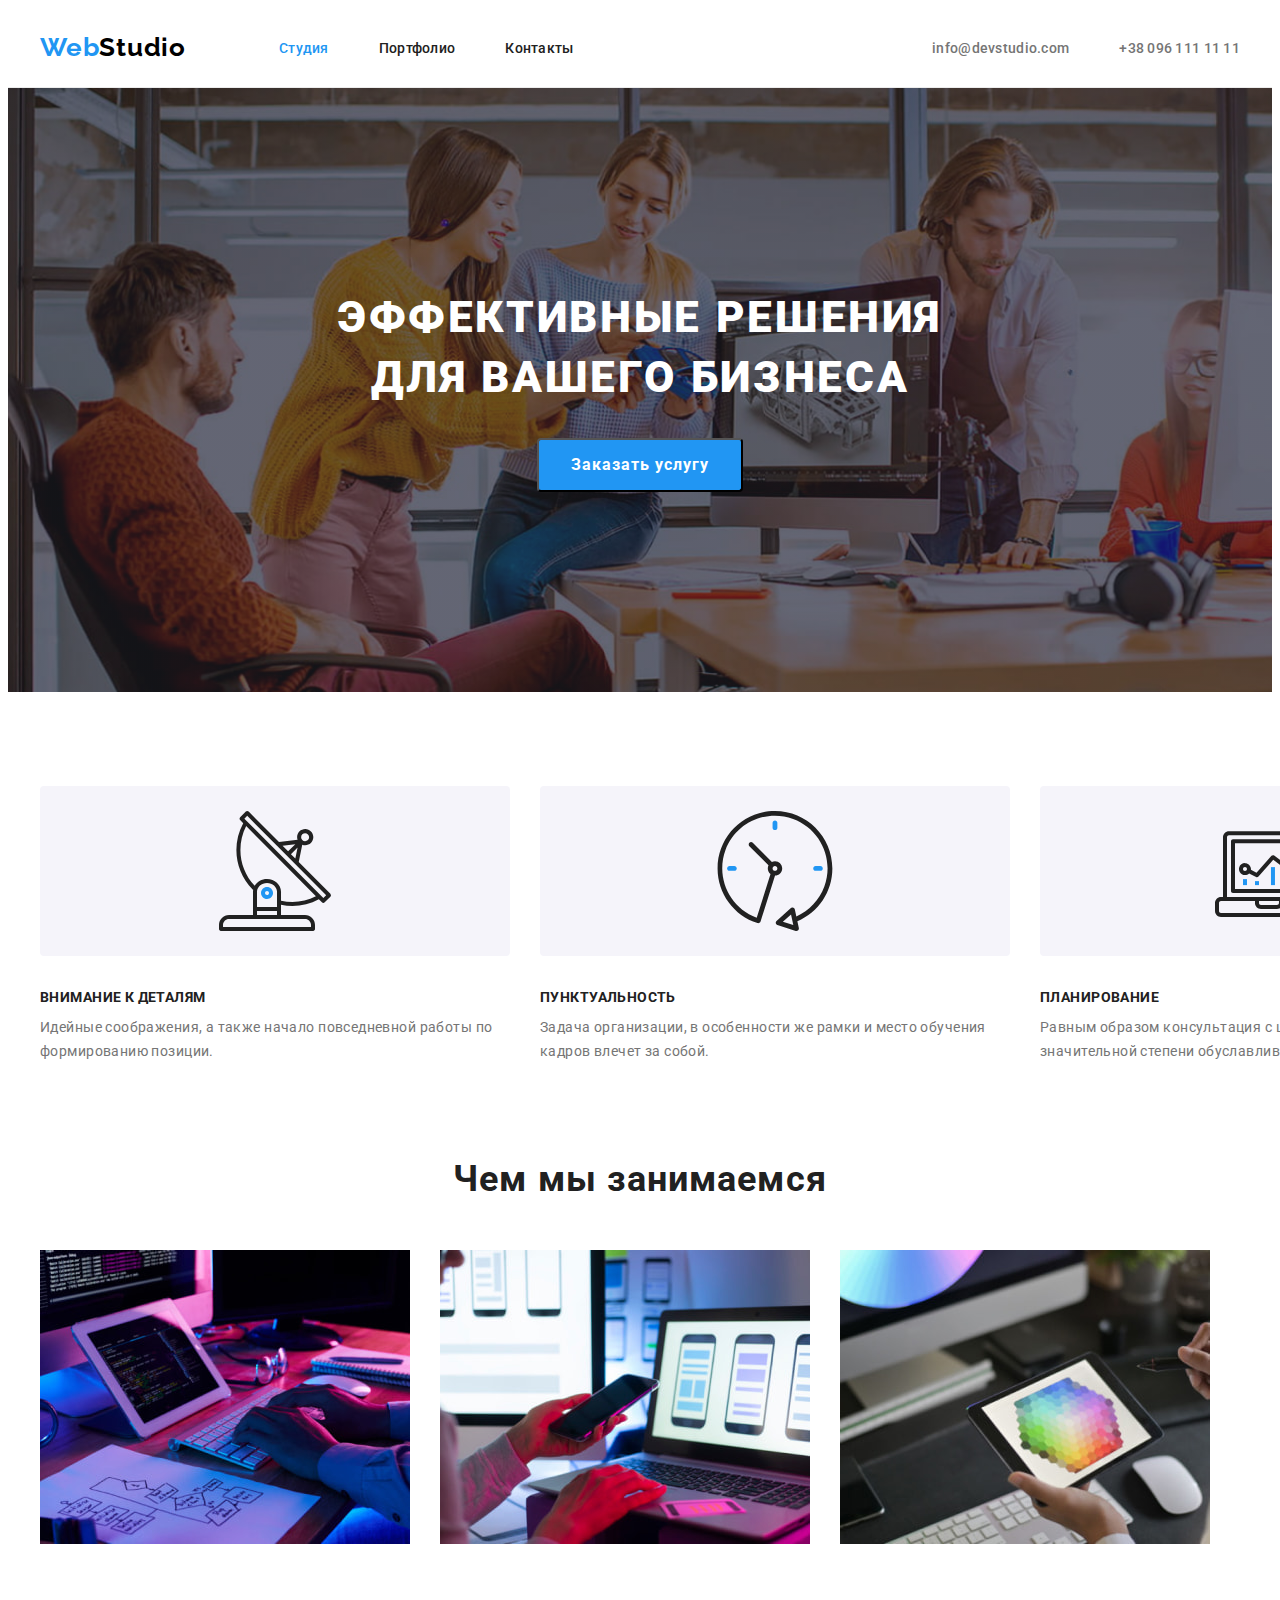
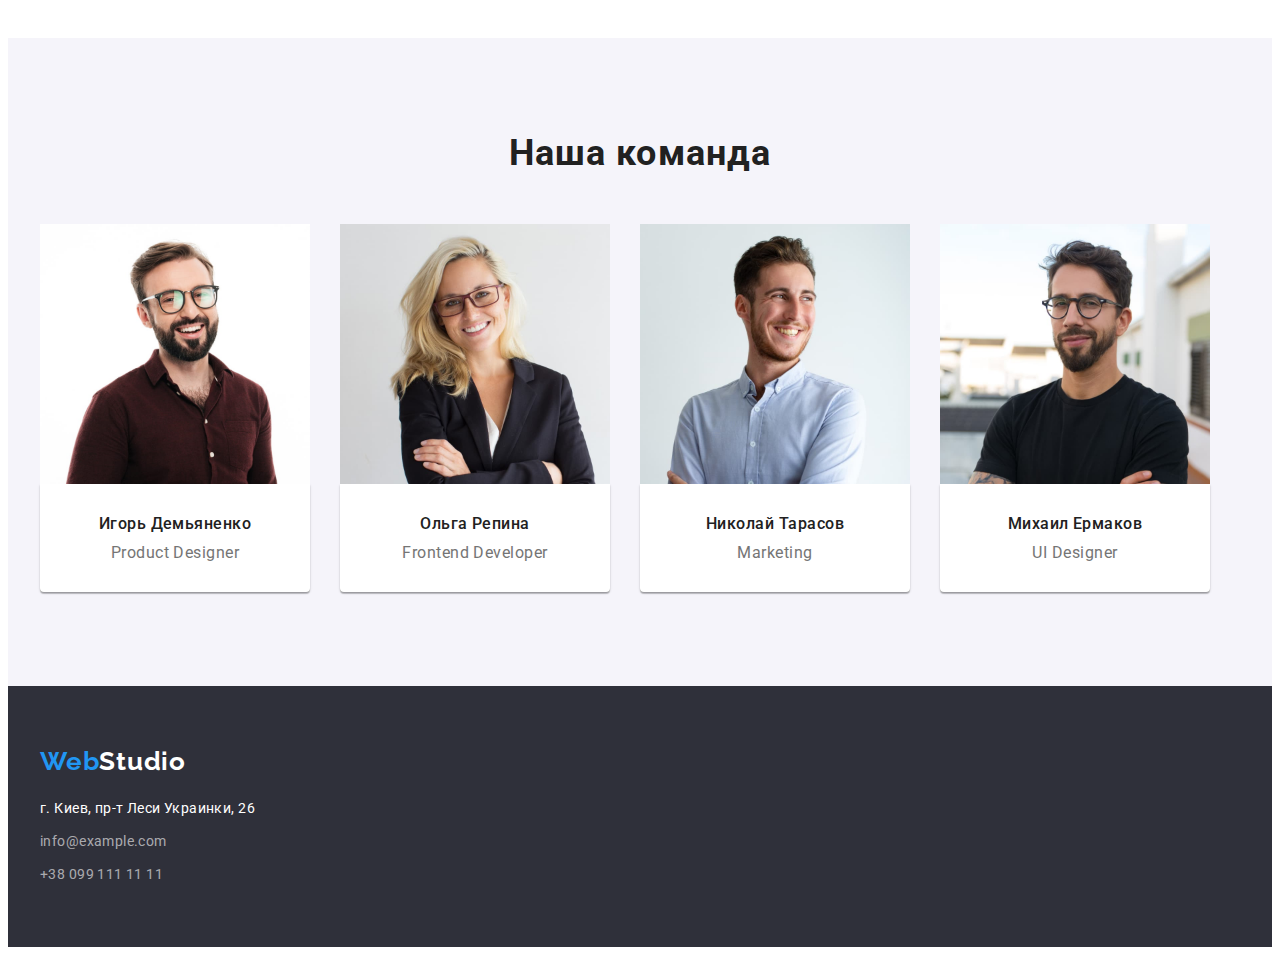
==== index.html @ 63c6f1f9 "добавляет баннер и особенности" ====
<!DOCTYPE html>
<html lang="ru">
  <head>
    <meta charset="UTF-8" />
    <meta http-equiv="X-UA-Compatible" content="IE=edge" />
    <meta name="viewport" content="width=device-width, initial-scale=1.0" />
    <title>Студия</title>
    <link rel="preconnect" href="https://fonts.googleapis.com" />
    <link rel="preconnect" href="https://fonts.gstatic.com" crossorigin />
    <link
      href="https://fonts.googleapis.com/css2?family=Raleway:wght@700&family=Roboto:wght@400;500;700;900&display=swap"
      rel="stylesheet"
    />
    <link
      rel="stylesheet"
      href="https://cdnjs.cloudflare.com/ajax/libs/modern-normalize/1.1.0/modern-normalize.min.css"
      integrity="sha512-wpPYUAdjBVSE4KJnH1VR1HeZfpl1ub8YT/NKx4PuQ5NmX2tKuGu6U/JRp5y+Y8XG2tV+wKQpNHVUX03MfMFn9Q=="
      crossorigin="anonymous"
      referrerpolicy="no-referrer"
    />
    <link rel="stylesheet" href="./css/style.css" />
  </head>
  <body>
    <!-- Шапка сайта -->
    <header class="site-header">
      <div class="container header-container">
        <nav class="navigation">
          <a class="logo" href="./index.html">Web<span class="logo-black">Studio</span></a>
          <ul class="site-nav">
            <li class="site-nav-item">
              <a class="site-nav-link current" href="./index.html">Студия</a>
            </li>
            <li class="site-nav-item">
              <a class="site-nav-link" href="./portfolio.html">Портфолио</a>
            </li>
            <li class="site-nav-item">
              <a class="site-nav-link" href="./contacts.html">Контакты</a>
            </li>
          </ul>
        </nav>

        <ul class="contact-header">
          <li class="contact-header-item margin-right">
            <a class="contact-header-link" href="mailto:info@devstudio.com">info@devstudio.com</a>
          </li>
          <li class="contact-header-item">
            <a class="contact-header-link" href="tel:+380961111111">+38 096 111 11 11</a>
          </li>
        </ul>
      </div>
    </header>

    <!-- Уникальный контент -->
    <main>
      <!-- Баннер -->
      <section class="banner">
        <div class="container">
          <h1 class="banner-title">Эффективные решения для вашего бизнеса</h1>
          <button class="banner-buttons" type="button">Заказать услугу</button>
        </div>
      </section>

      <!-- Особенности -->
      <section class="section">
        <div class="container">
          <h2 class="section-title visually-hidden">Особенности</h2>
          <ul class="features-list">
            <li class="features-item">
              <svg class="features-item-icon">
                <use href="./images/icons.svg#icon-antenna"></use>
              </svg>
              <h3 class="features-list-title">Внимание к деталям</h3>
              <p class="features-list-text">
                Идейные соображения, а также начало повседневной работы по формированию позиции.
              </p>
            </li>
            <li class="features-item">
              <svg class="features-item-icon">
                <use href="./images/icons.svg#icon-clock"></use>
              </svg>
              <h3 class="features-list-title">Пунктуальность</h3>
              <p class="features-list-text">
                Задача организации, в особенности же рамки и место обучения кадров влечет за собой.
              </p>
            </li>
            <li class="features-item">
              <svg class="features-item-icon">
                <use href="./images/icons.svg#icon-diagram"></use>
              </svg>
              <h3 class="features-list-title">Планирование</h3>
              <p class="features-list-text">
                Равным образом консультация с широким активом в значительной степени обуславливает.
              </p>
            </li>
            <li class="features-item">
              <svg class="features-item-icon">
                <use href="./images/icons.svg#icon-astronaut"></use>
              </svg>
              <h3 class="features-list-title">Современные технологии</h3>
              <p class="features-list-text">
                Значимость этих проблем настолько очевидна, что реализация плановых заданий.
              </p>
            </li>
          </ul>
        </div>
      </section>

      <!-- Чем мы занимаемся -->
      <section class="projects section">
        <div class="container">
          <h2 class="section-title">Чем мы занимаемся</h2>
          <ul class="project-list">
            <li class="project-item">
              <img
                src="./images/close-up-image-programer-working-his-desk-office_1098-18707.jpg"
                alt="Десктопные приложения"
                width="370"
              />
            </li>
            <li class="project-item">
              <img
                src="./images/web-ui-designers-are-developing-application-smartphones-team-creators-is-working-interface-mobile-phones_8119-2713.jpg"
                alt="Мобильные приложения"
                width="370"
              />
            </li>
            <li class="project-item">
              <img
                src="./images/creative-artist-web-design-with-working-colour-selection-graphic-tablet_35674-1119.jpg"
                alt="Дизайнерские решения"
                width="370"
              />
            </li>
          </ul>
        </div>
      </section>

      <!-- Наша команда -->
      <section class="team section">
        <div class="container">
          <h2 class="section-title">Наша команда</h2>
          <ul class="team-list">
            <li class="team-card">
              <img src="./images/demyanenko.jpg" alt="Игорь Демьяненко" width="270" />
              <div class="team-card-container">
                <h3 class="team-card-title">Игорь Демьяненко</h3>
                <p class="team-card-text" lang="en">Product Designer</p>
              </div>
            </li>
            <li class="team-card">
              <img src="./images/repina.jpg" alt="Ольга Репина" width="270" />
              <div class="team-card-container">
                <h3 class="team-card-title">Ольга Репина</h3>
                <p class="team-card-text" lang="en">Frontend Developer</p>
              </div>
            </li>
            <li class="team-card">
              <img src="./images/tarasov.jpg" alt="Николай Тарасов" width="270" />
              <div class="team-card-container">
                <h3 class="team-card-title">Николай Тарасов</h3>
                <p class="team-card-text" lang="en">Marketing</p>
              </div>
            </li>
            <li class="team-card">
              <img src="./images/ermakov.jpg" alt="Михаил Ермаков" width="270" />
              <div class="team-card-container">
                <h3 class="team-card-title">Михаил Ермаков</h3>
                <p class="team-card-text" lang="en">UI Designer</p>
              </div>
            </li>
          </ul>
        </div>
      </section>
    </main>

    <!-- Футер -->
    <footer class="site-footer">
      <div class="container">
        <a class="logo" href="./index.html">Web<span class="logo-white">Studio</span></a>

        <!-- Контакты -->
        <address class="address">
          <ul class="contact-footer">
            <li class="contact-footer-item">
              <a class="contact-footer-link" href="https://goo.gl/maps/V5BgEMV831Q8AJGa7"
                >г. Киев, пр-т Леси Украинки, 26</a
              >
            </li>
            <li class="contact-footer-item">
              <a class="contact-footer-link transparent" href="mailto:info@example.com"
                >info@example.com</a
              >
            </li>
            <li class="contact-footer-item">
              <a class="contact-footer-link transparent" href="tel:+380991111111"
                >+38 099 111 11 11</a
              >
            </li>
          </ul>
        </address>
      </div>
    </footer>
  </body>
</html>
---- css/style.css ----
:root {
  --primary-white-color: #ffffff;
  --primary-sonic-color: #757575;
  --primary-blue-color: #2196f3;
  --primary-black-color: #212121;
  --primary-background-color: #2f303a;
}

body {
  font-family: 'Roboto', sans-serif;
  color: var(--primary-black-color);
}
ul,
ol {
  list-style: none;
  margin-top: 0;
  margin-bottom: 0;
  padding-left: 0;
}
a {
  text-decoration: none;
}
h1,
h2,
h3,
h4,
h5,
h6,
p {
  margin-top: 0;
  margin-bottom: 0;
}
img {
  display: block;
  max-width: 100%;
  height: auto;
}
.visually-hidden {
  position: absolute;
  width: 1px;
  height: 1px;
  margin: -1px;
  border: 0;
  padding: 0;
  white-space: nowrap;
  clip-path: inset(100%);
  clip: rect(0 0 0 0);
  overflow: hidden;
}
.section {
  padding: 94px 0;
}
/* HEADER-POSITION */
.container {
  width: 1200px;
  padding: 0 15px;
  margin: 0 auto;
}
.header-container {
  display: flex;
  align-items: center;
  justify-content: space-between;
}
.navigation {
  display: flex;
  align-items: center;
}
.site-nav {
  margin-left: 93px;
  display: flex;
  align-items: center;
}
.contact-header {
  display: flex;
  align-items: center;
}
/* HEADER STUDIO */
.logo {
  color: var(--primary-blue-color);
  font-family: Raleway;
  font-weight: 700;
  font-size: 26px;
  line-height: 1.19;
  letter-spacing: 0.03em;
}
.logo-black {
  color: #000000;
}
.site-nav-item:not(:last-child) {
  margin-right: 50px;
}
.site-nav-link {
  color: var(--primary-black-color);
  font-weight: 500;
  font-size: 14px;
  line-height: 1.14;
  letter-spacing: 0.02em;
}
.site-nav-link:hover,
.site-nav-link:focus {
  color: var(--primary-blue-color);
}
.site-nav-link.current {
  color: var(--primary-blue-color);
}
.margin-right {
  margin-right: 50px;
}
.contact-header-link {
  color: var(--primary-sonic-color);
  font-weight: 500;
  font-size: 14px;
  line-height: 1.14;
  letter-spacing: 0.02em;
}
.contact-header-link:hover,
.contact-header-link:focus {
  color: var(--primary-blue-color);
}
/* MAIN STUDIO */
.site-header {
  border-bottom: 1px solid #ececec;
  padding: 24px 0;
}
.banner {
  padding: 200px 0;
  text-align: center;
  background-image: linear-gradient(rgba(47, 48, 58, 0.4), rgba(47, 48, 58, 0.4)),
    url('../images/background.jpg');
  background-color: #c4c4c4;
  background-size: cover;
}
.banner-title {
  margin: 0 auto 30px;
  width: 696px;
  color: var(--primary-white-color);
  font-weight: 900;
  font-size: 44px;
  line-height: 1.36;
  letter-spacing: 0.06em;
  text-transform: uppercase;
}
.banner-buttons {
  padding: 10px 32px;
  border-radius: 4px;
  font-family: inherit;
  color: var(--primary-white-color);
  background-color: var(--primary-blue-color);
  cursor: pointer;
  font-weight: 700;
  font-size: 16px;
  line-height: 1.88;
  letter-spacing: 0.06em;
}
.banner-buttons:hover,
.banner-buttons:focus {
  background-color: #188ce8;
}

.features-item-icon {
  padding: 25px 100px;
  width: 270px;
  height: 120px;
  margin-bottom: 30px;
  background: #f5f4fa;
  border-radius: 4px;
}
.features-item:not(:nth-child(4n)) {
  margin-right: 30px;
}
.features-list {
  display: flex;
}
.features-list-title {
  margin-bottom: 10px;
  font-weight: 700;
  font-size: 14px;
  line-height: 1.14;
  letter-spacing: 0.03em;
  text-transform: uppercase;
}
.features-list-text {
  color: var(--primary-sonic-color);
  font-size: 14px;
  line-height: 1.71;
  letter-spacing: 0.03em;
}
.projects {
  padding-top: 0;
}
.project-list {
  display: flex;
}
.project-item:not(:nth-child(3n)) {
  margin-right: 30px;
}
.section-title {
  margin-bottom: 50px;
  font-weight: 700;
  font-size: 36px;
  line-height: 1.17;
  text-align: center;
  letter-spacing: 0.03em;
}
.team {
  background-color: #f5f4fa;
}
.team-list {
  display: flex;
}
.team-card {
  background-color: var(--primary-white-color);
}
.team-card:not(:nth-child(4n)) {
  margin-right: 30px;
}
.team-card-container {
  padding: 30px 0;
  box-shadow: 0 1px 3px rgba(0, 0, 0, 0.12), 0 1px 1px rgba(0, 0, 0, 0.14),
    0 2px 1px rgba(0, 0, 0, 0.2);
  border-radius: 0 0 4px 4px;
}
.team-card-title {
  margin-bottom: 10px;
  font-weight: 500;
  font-size: 16px;
  line-height: 1.19;
  text-align: center;
  letter-spacing: 0.03em;
}
.team-card-text {
  color: var(--primary-sonic-color);
  font-size: 16px;
  line-height: 1.19;
  text-align: center;
  letter-spacing: 0.03em;
}

/* FOOTER STUDIO */
.site-footer {
  background-color: var(--primary-background-color);
  padding: 60px 0;
}
.address {
  margin-top: 20px;
}
.logo-white {
  color: var(--primary-white-color);
}
.contact-footer-item:not(:last-child) {
  margin-bottom: 9px;
}
.contact-footer-link {
  color: var(--primary-white-color);
  font-style: normal;
  font-size: 14px;
  line-height: 1.71;
  letter-spacing: 0.03em;
}
.contact-footer-link:hover,
.contact-footer-link:focus,
.contact-footer-link.transparent:hover,
.contact-footer-link.transparent:focus {
  color: var(--primary-blue-color);
}
.contact-footer-link.transparent {
  color: rgba(255, 255, 255, 0.6);
}
/* PORTFOLIO PAGE MAIN  */
.portfolio-item:not(:last-child) {
  margin-right: 8px;
}
.portfolio-buttons-list {
  display: flex;
  justify-content: center;
  margin-bottom: 50px;
}
.portfolio-buttons {
  padding: 6px 22px;
  border: transparent;
  border-radius: 4px;
  font-family: inherit;
  background-color: #f5f4fa;
  color: var(--primary-black-color);
  font-weight: 500;
  font-size: 16px;
  line-height: 1.63;
  text-align: center;
  letter-spacing: 0.03em;
  cursor: pointer;
}
.portfolio-buttons:hover,
.portfolio-buttons:focus {
  background-color: var(--primary-blue-color);
  color: var(--primary-white-color);
}
.portfolio-list {
  display: flex;
  flex-wrap: wrap;
}
.portfolio-card-container {
  padding: 20px 24px;
  border: 1px solid #eeeeee;
}
.portfolio-card:not(:nth-child(3n)) {
  margin-right: 30px;
}
.portfolio-card:not(:nth-last-child(-n + 3)) {
  margin-bottom: 30px;
}
.portfolio-card-title {
  margin-bottom: 4px;
  color: var(--primary-black-color);
  font-weight: 700;
  font-size: 18px;
  line-height: 2;
  letter-spacing: 0.06em;
}
.portfolio-card-description {
  color: var(--primary-sonic-color);
  font-size: 16px;
  line-height: 1.88;
  letter-spacing: 0.03em;
}
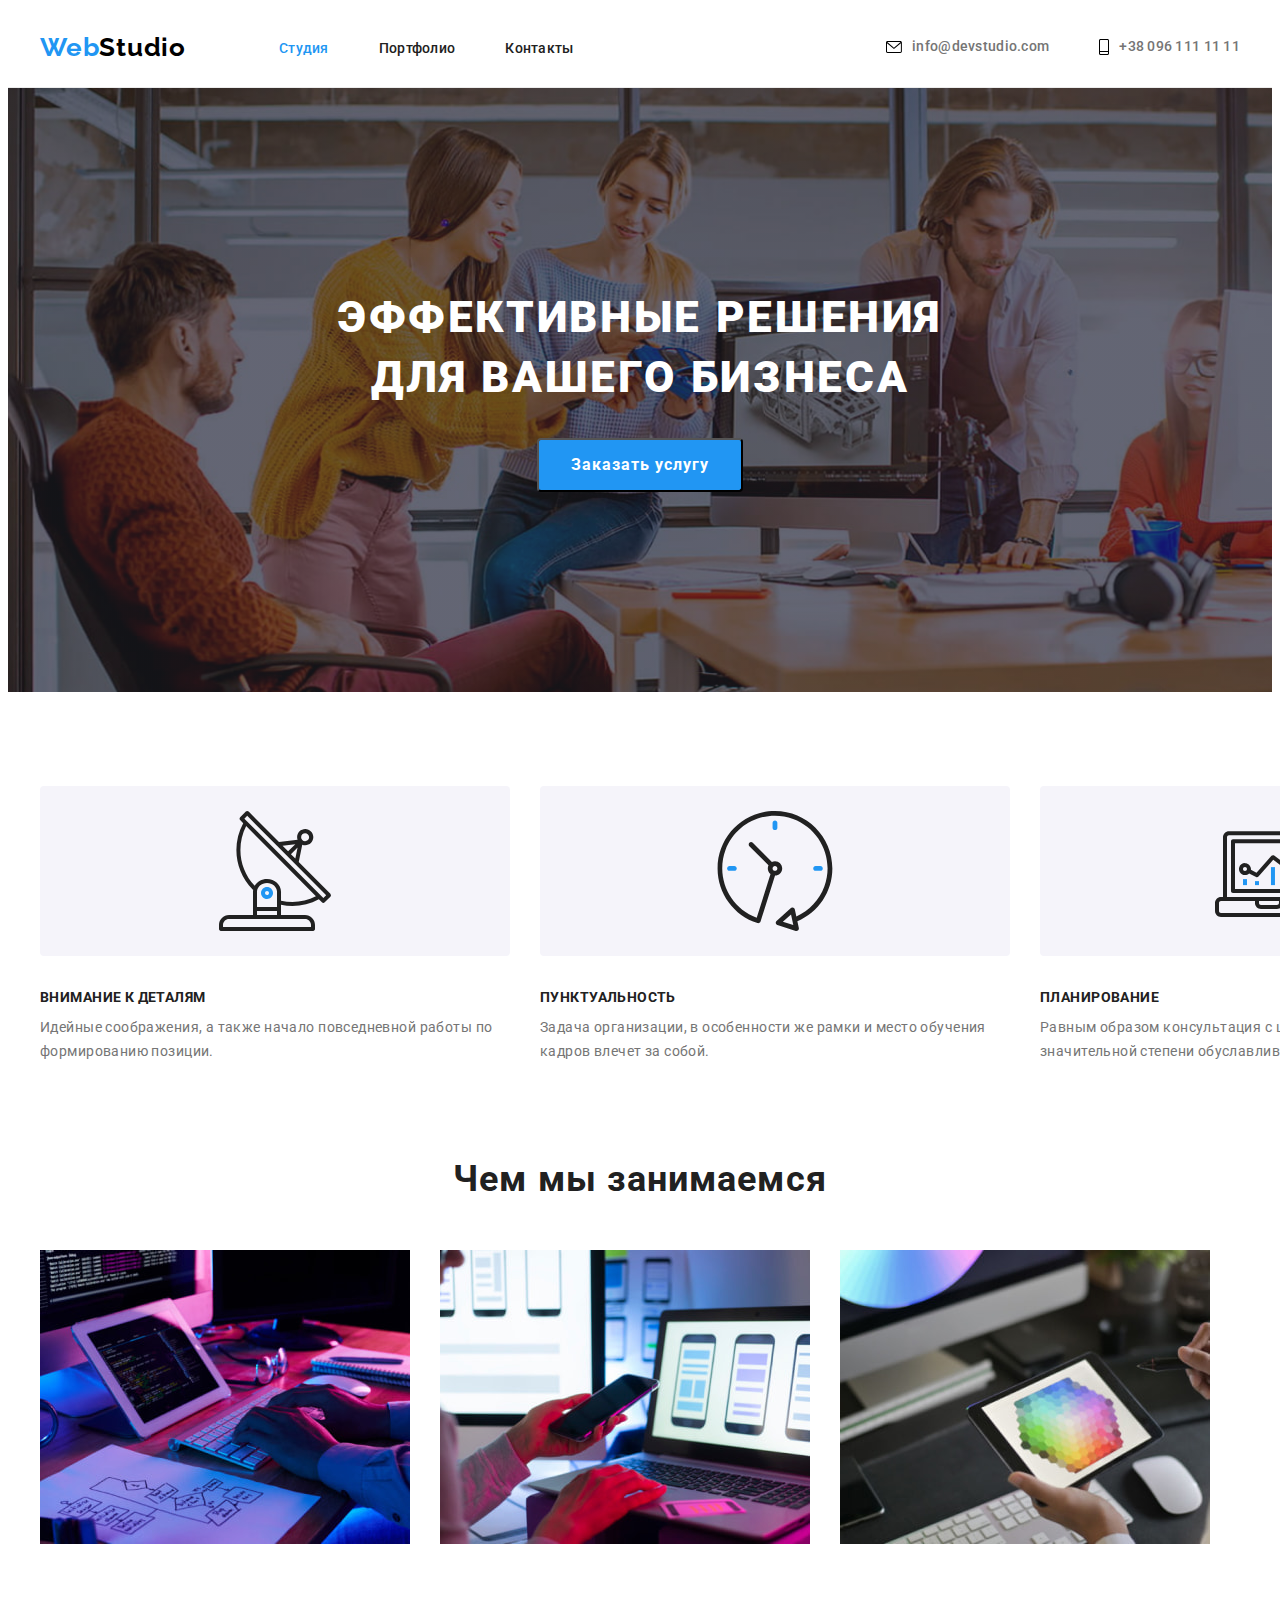
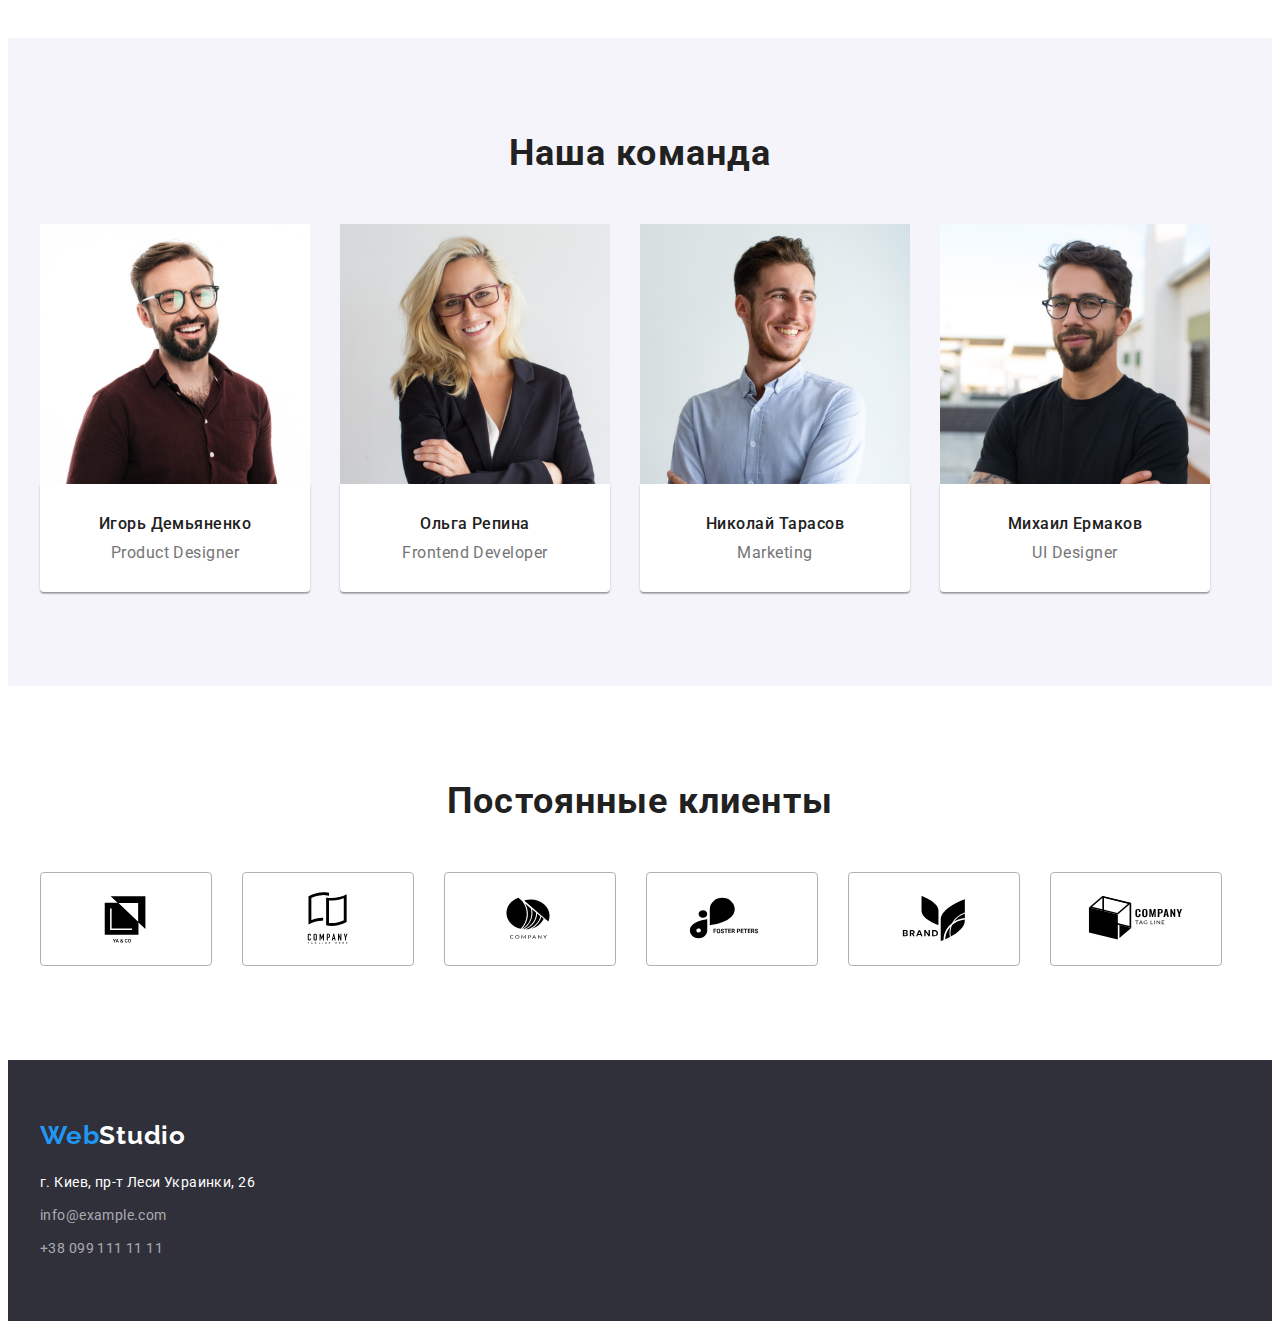
==== commit 69e907d3: "Добавляет наших клиентов" ====
--- a/index.html
+++ b/index.html
@@ -41,10 +41,20 @@
 
         <ul class="contact-header">
           <li class="contact-header-item margin-right">
-            <a class="contact-header-link" href="mailto:info@devstudio.com">info@devstudio.com</a>
+            <a class="contact-header-link" href="mailto:info@devstudio.com">
+              <svg class="contact-header-link-icon" width="16" height="12">
+                <use href="./images/icons.svg#icon-mail"></use>
+              </svg>
+              info@devstudio.com</a
+            >
           </li>
           <li class="contact-header-item">
-            <a class="contact-header-link" href="tel:+380961111111">+38 096 111 11 11</a>
+            <a class="contact-header-link" href="tel:+380961111111">
+              <svg class="contact-header-link-icon" width="10" height="16">
+                <use href="./images/icons.svg#icon-phone"></use>
+              </svg>
+              +38 096 111 11 11</a
+            >
           </li>
         </ul>
       </div>
@@ -171,6 +181,49 @@
           </ul>
         </div>
       </section>
+      <section class="clients section">
+        <div class="container">
+          <h2 class="section-title">Постоянные клиенты</h2>
+          <ul class="clients-list">
+            <li class="clients-item">
+              <a class="clients-item-link" href=""
+                ><svg class="clients-item-icon" width="106" height="60">
+                  <use href="./images/icons.svg#icon-Logo1"></use></svg
+              ></a>
+            </li>
+            <li class="clients-item">
+              <a class="clients-item-link" href=""
+                ><svg class="clients-item-icon" width="106" height="60">
+                  <use href="./images/icons.svg#icon-Logo2"></use></svg
+              ></a>
+            </li>
+            <li class="clients-item">
+              <a class="clients-item-link" href=""
+                ><svg class="clients-item-icon" width="106" height="60">
+                  <use href="./images/icons.svg#icon-Logo3"></use></svg
+              ></a>
+            </li>
+            <li class="clients-item">
+              <a class="clients-item-link" href=""
+                ><svg class="clients-item-icon" width="106" height="60">
+                  <use href="./images/icons.svg#icon-Logo4"></use></svg
+              ></a>
+            </li>
+            <li class="clients-item">
+              <a class="clients-item-link" href=""
+                ><svg class="clients-item-icon" width="106" height="60">
+                  <use href="./images/icons.svg#icon-Logo5"></use></svg
+              ></a>
+            </li>
+            <li class="clients-item">
+              <a class="clients-item-link" href=""
+                ><svg class="clients-item-icon" width="106" height="60">
+                  <use href="./images/icons.svg#icon-Logo6"></use></svg
+              ></a>
+            </li>
+          </ul>
+        </div>
+      </section>
     </main>
 
     <!-- Футер -->
--- a/css/style.css
+++ b/css/style.css
@@ -106,7 +106,10 @@
 .margin-right {
   margin-right: 50px;
 }
+
 .contact-header-link {
+  display: flex;
+  align-items: center;
   color: var(--primary-sonic-color);
   font-weight: 500;
   font-size: 14px;
@@ -116,6 +119,13 @@
 .contact-header-link:hover,
 .contact-header-link:focus {
   color: var(--primary-blue-color);
+}
+.contact-header-link-icon {
+  margin-right: 10px;
+}
+.contact-header-link:hover .contact-header-link-icon,
+.contact-header-link:focus .contact-header-link-icon {
+  fill: var(--primary-blue-color);
 }
 /* MAIN STUDIO */
 .site-header {
@@ -235,7 +245,22 @@
   text-align: center;
   letter-spacing: 0.03em;
 }
+.clients-list {
+  display: flex;
+}
 
+.clients-item:not(:last-child) {
+  margin-right: 30px;
+}
+.clients-item-link {
+  display: flex;
+  justify-content: center;
+  align-items: center;
+  border: 1px solid #afb1b8;
+  border-radius: 4px;
+  width: 170px;
+  height: 92px;
+}
 /* FOOTER STUDIO */
 .site-footer {
   background-color: var(--primary-background-color);
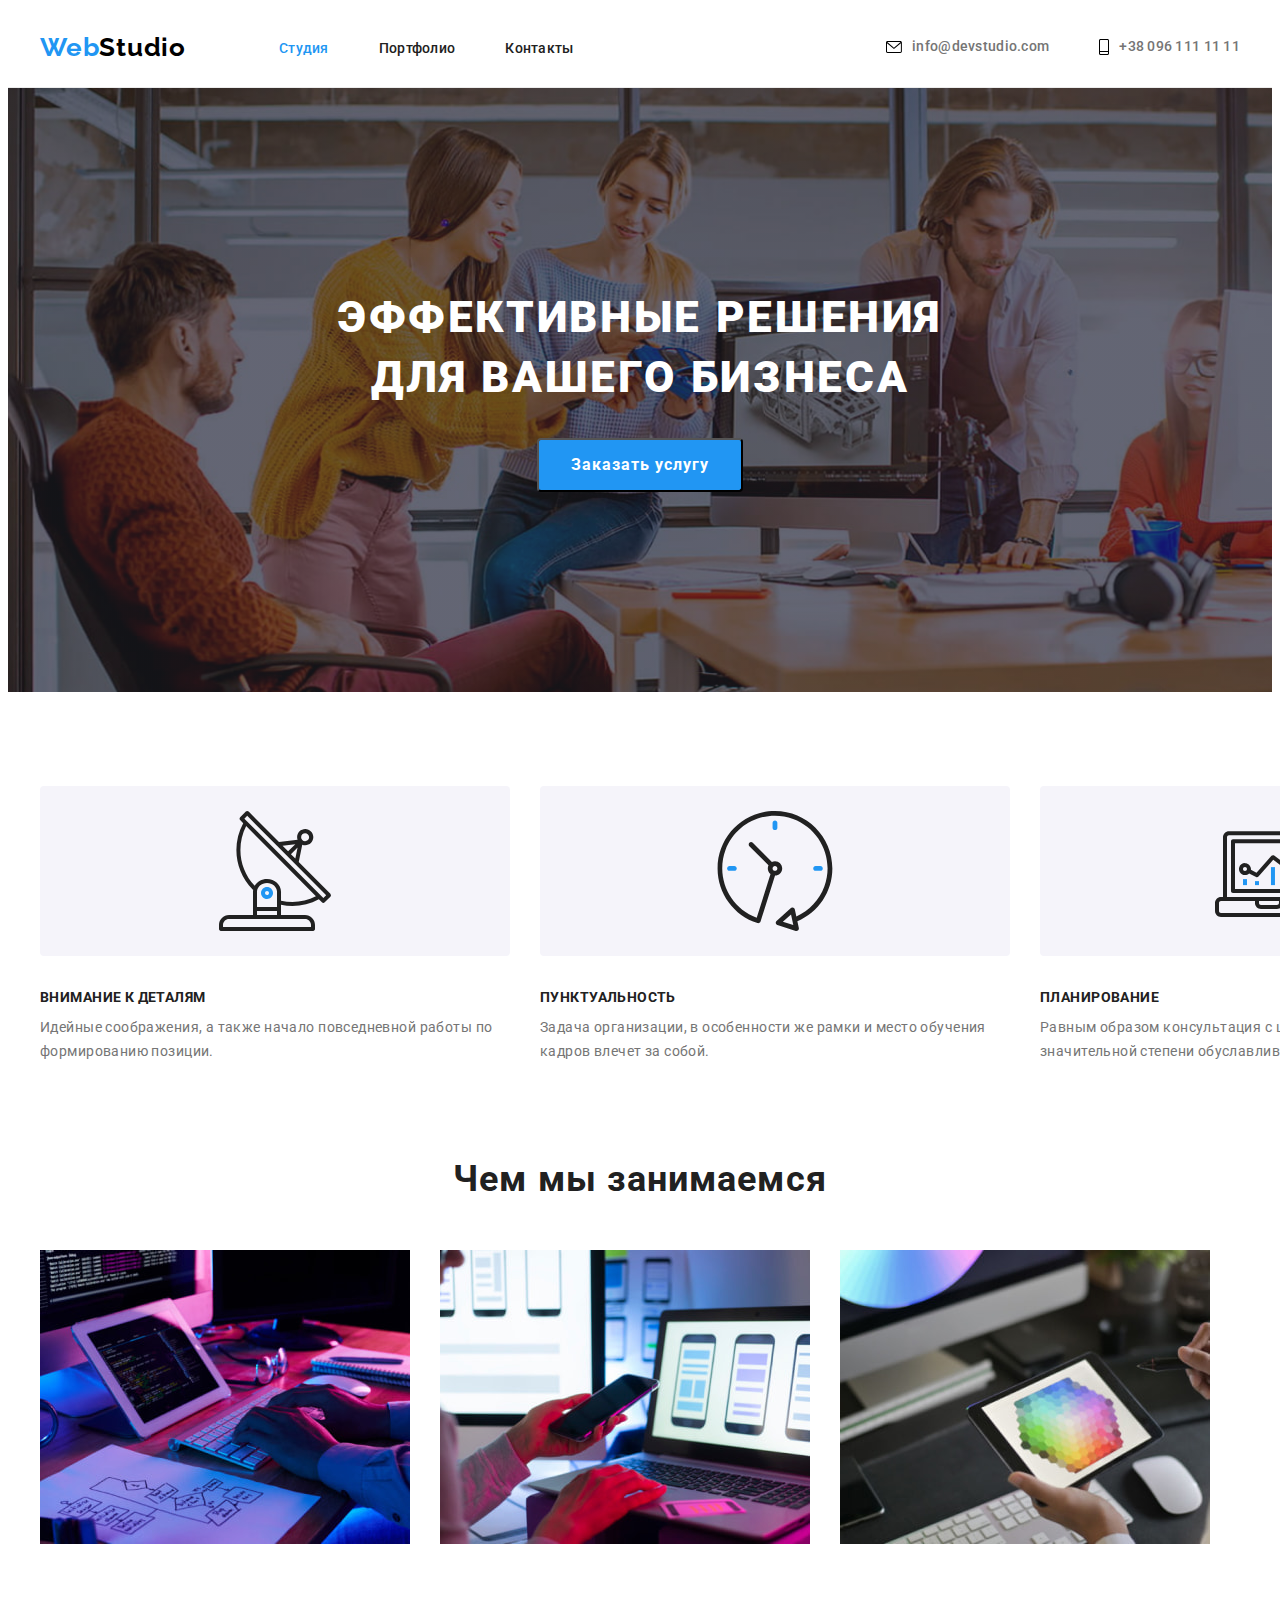
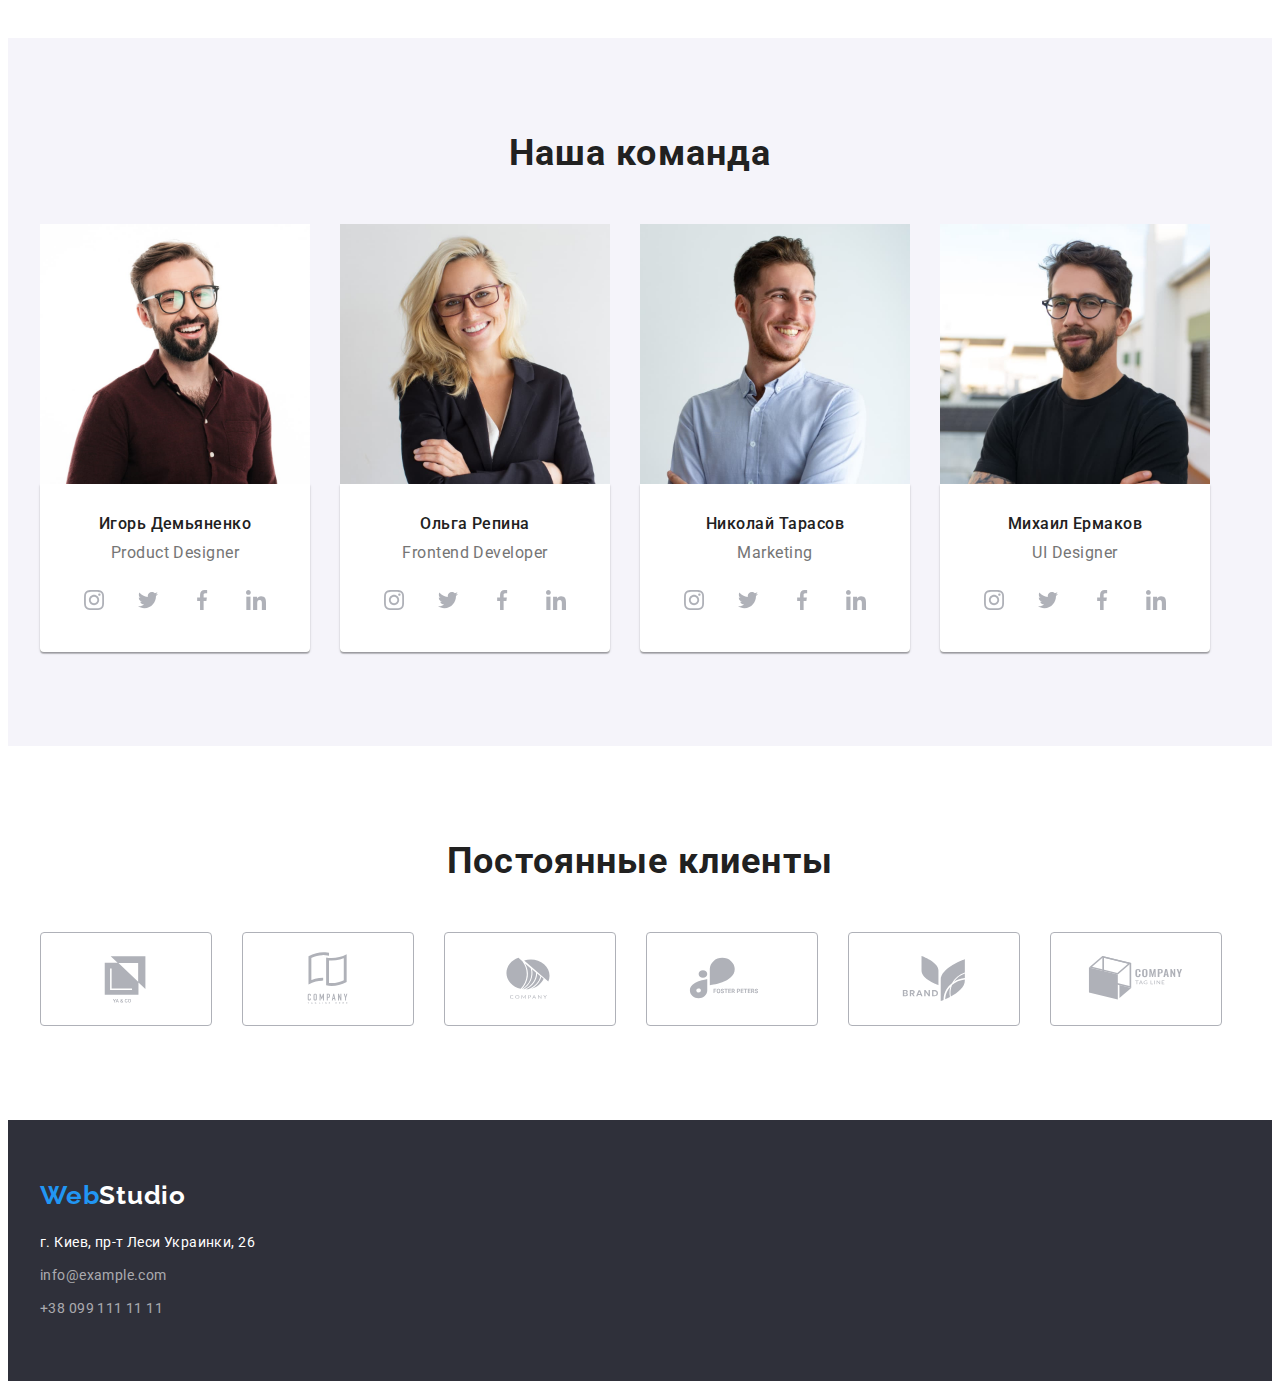
==== commit bcb1b2bb: "добавляет ховер и фокуснашей команде" ====
--- a/index.html
+++ b/index.html
@@ -155,6 +155,32 @@
               <div class="team-card-container">
                 <h3 class="team-card-title">Игорь Демьяненко</h3>
                 <p class="team-card-text" lang="en">Product Designer</p>
+                <ul class="social-list">
+                  <li class="social-list-item">
+                    <a class="social-list-link" href=""
+                      ><svg class="social-list-icon" width="20px" height="20px">
+                        <use href="./images/icons.svg#icon-instagram"></use></svg
+                    ></a>
+                  </li>
+                  <li class="social-list-item">
+                    <a class="social-list-link" href=""
+                      ><svg class="social-list-icon" width="20px" height="20px">
+                        <use href="./images/icons.svg#icon-twitter"></use></svg
+                    ></a>
+                  </li>
+                  <li class="social-list-item">
+                    <a class="social-list-link" href=""
+                      ><svg class="social-list-icon" width="20px" height="20px">
+                        <use href="./images/icons.svg#icon-facebook"></use></svg
+                    ></a>
+                  </li>
+                  <li class="social-list-item">
+                    <a class="social-list-link" href=""
+                      ><svg class="social-list-icon" width="20px" height="20px">
+                        <use href="./images/icons.svg#icon-linkedin"></use></svg
+                    ></a>
+                  </li>
+                </ul>
               </div>
             </li>
             <li class="team-card">
@@ -162,6 +188,32 @@
               <div class="team-card-container">
                 <h3 class="team-card-title">Ольга Репина</h3>
                 <p class="team-card-text" lang="en">Frontend Developer</p>
+                <ul class="social-list">
+                  <li class="social-list-item">
+                    <a class="social-list-link" href=""
+                      ><svg class="social-list-icon" width="20px" height="20px">
+                        <use href="./images/icons.svg#icon-instagram"></use></svg
+                    ></a>
+                  </li>
+                  <li class="social-list-item">
+                    <a class="social-list-link" href=""
+                      ><svg class="social-list-icon" width="20px" height="20px">
+                        <use href="./images/icons.svg#icon-twitter"></use></svg
+                    ></a>
+                  </li>
+                  <li class="social-list-item">
+                    <a class="social-list-link" href=""
+                      ><svg class="social-list-icon" width="20px" height="20px">
+                        <use href="./images/icons.svg#icon-facebook"></use></svg
+                    ></a>
+                  </li>
+                  <li class="social-list-item">
+                    <a class="social-list-link" href=""
+                      ><svg class="social-list-icon" width="20px" height="20px">
+                        <use href="./images/icons.svg#icon-linkedin"></use></svg
+                    ></a>
+                  </li>
+                </ul>
               </div>
             </li>
             <li class="team-card">
@@ -169,6 +221,32 @@
               <div class="team-card-container">
                 <h3 class="team-card-title">Николай Тарасов</h3>
                 <p class="team-card-text" lang="en">Marketing</p>
+                <ul class="social-list">
+                  <li class="social-list-item">
+                    <a class="social-list-link" href=""
+                      ><svg class="social-list-icon" width="20px" height="20px">
+                        <use href="./images/icons.svg#icon-instagram"></use></svg
+                    ></a>
+                  </li>
+                  <li class="social-list-item">
+                    <a class="social-list-link" href=""
+                      ><svg class="social-list-icon" width="20px" height="20px">
+                        <use href="./images/icons.svg#icon-twitter"></use></svg
+                    ></a>
+                  </li>
+                  <li class="social-list-item">
+                    <a class="social-list-link" href=""
+                      ><svg class="social-list-icon" width="20px" height="20px">
+                        <use href="./images/icons.svg#icon-facebook"></use></svg
+                    ></a>
+                  </li>
+                  <li class="social-list-item">
+                    <a class="social-list-link" href=""
+                      ><svg class="social-list-icon" width="20px" height="20px">
+                        <use href="./images/icons.svg#icon-linkedin"></use></svg
+                    ></a>
+                  </li>
+                </ul>
               </div>
             </li>
             <li class="team-card">
@@ -176,6 +254,32 @@
               <div class="team-card-container">
                 <h3 class="team-card-title">Михаил Ермаков</h3>
                 <p class="team-card-text" lang="en">UI Designer</p>
+                <ul class="social-list">
+                  <li class="social-list-item">
+                    <a class="social-list-link" href=""
+                      ><svg class="social-list-icon" width="20px" height="20px">
+                        <use href="./images/icons.svg#icon-instagram"></use></svg
+                    ></a>
+                  </li>
+                  <li class="social-list-item">
+                    <a class="social-list-link" href=""
+                      ><svg class="social-list-icon" width="20px" height="20px">
+                        <use href="./images/icons.svg#icon-twitter"></use></svg
+                    ></a>
+                  </li>
+                  <li class="social-list-item">
+                    <a class="social-list-link" href=""
+                      ><svg class="social-list-icon" width="20px" height="20px">
+                        <use href="./images/icons.svg#icon-facebook"></use></svg
+                    ></a>
+                  </li>
+                  <li class="social-list-item">
+                    <a class="social-list-link" href=""
+                      ><svg class="social-list-icon" width="20px" height="20px">
+                        <use href="./images/icons.svg#icon-linkedin"></use></svg
+                    ></a>
+                  </li>
+                </ul>
               </div>
             </li>
           </ul>
--- a/css/style.css
+++ b/css/style.css
@@ -225,7 +225,7 @@
   margin-right: 30px;
 }
 .team-card-container {
-  padding: 30px 0;
+  padding: 30px 32px;
   box-shadow: 0 1px 3px rgba(0, 0, 0, 0.12), 0 1px 1px rgba(0, 0, 0, 0.14),
     0 2px 1px rgba(0, 0, 0, 0.2);
   border-radius: 0 0 4px 4px;
@@ -239,18 +239,48 @@
   letter-spacing: 0.03em;
 }
 .team-card-text {
+  margin-bottom: 16px;
   color: var(--primary-sonic-color);
   font-size: 16px;
   line-height: 1.19;
   text-align: center;
   letter-spacing: 0.03em;
 }
+.social-list {
+  display: flex;
+  justify-content: center;
+}
+.social-list-item:not(:last-child) {
+  margin-right: 10px;
+}
+.social-list-link {
+  display: flex;
+  justify-content: center;
+  align-items: center;
+  width: 44px;
+  height: 44px;
+  border-radius: 50%;
+}
+.social-list-link:hover,
+.social-list-link:focus {
+  background-color: #2196f3;
+}
+.social-list-link:hover .social-list-icon,
+.social-list-link:focus .social-list-icon {
+  fill: var(--primary-white-color);
+}
+.social-list-icon {
+  fill: #afb1b8;
+}
 .clients-list {
   display: flex;
 }
 
 .clients-item:not(:last-child) {
   margin-right: 30px;
+}
+.clients-item-icon {
+  fill: #afb1b8;
 }
 .clients-item-link {
   display: flex;
@@ -261,6 +291,15 @@
   width: 170px;
   height: 92px;
 }
+.clients-item-link:hover,
+.clients-item-link:focus {
+  border: 1px solid var(--primary-blue-color);
+}
+.clients-item-link:hover .clients-item-icon,
+.clients-item-link:focus .clients-item-icon {
+  fill: var(--primary-blue-color);
+}
+
 /* FOOTER STUDIO */
 .site-footer {
   background-color: var(--primary-background-color);
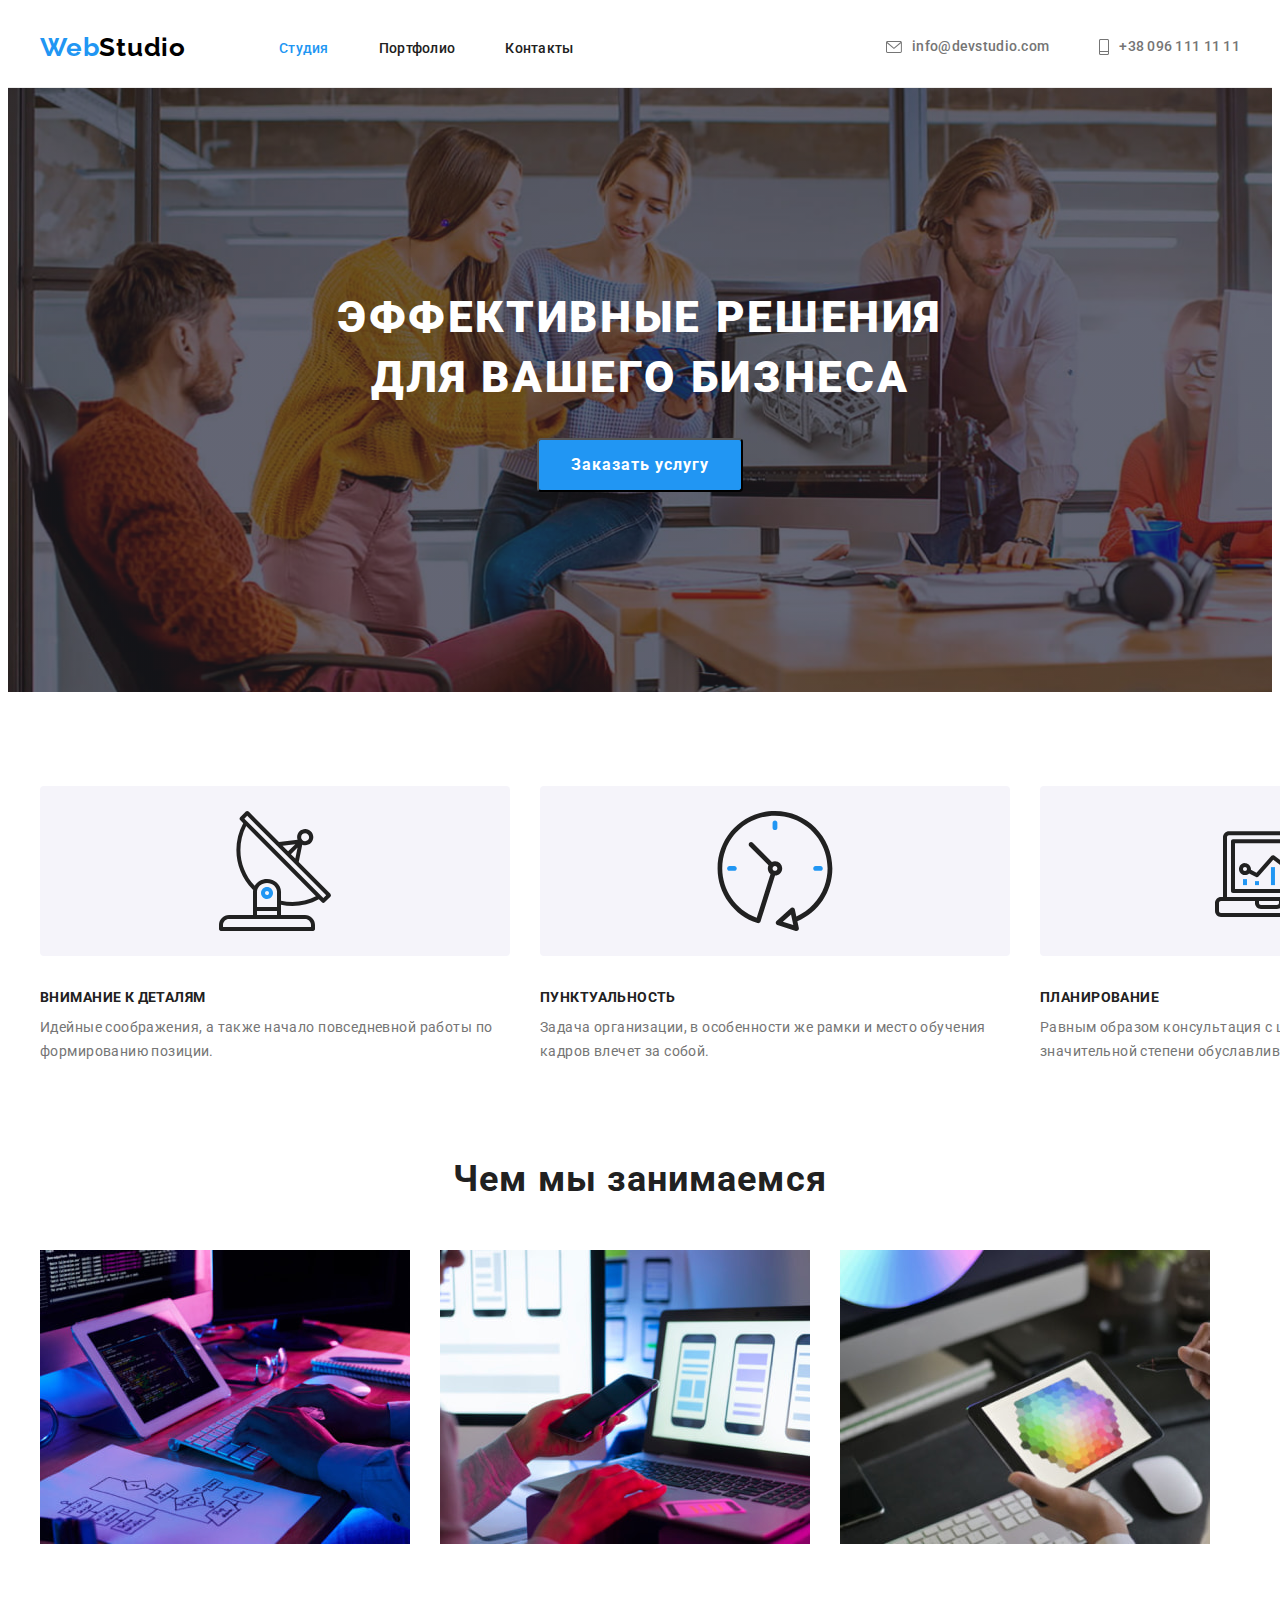
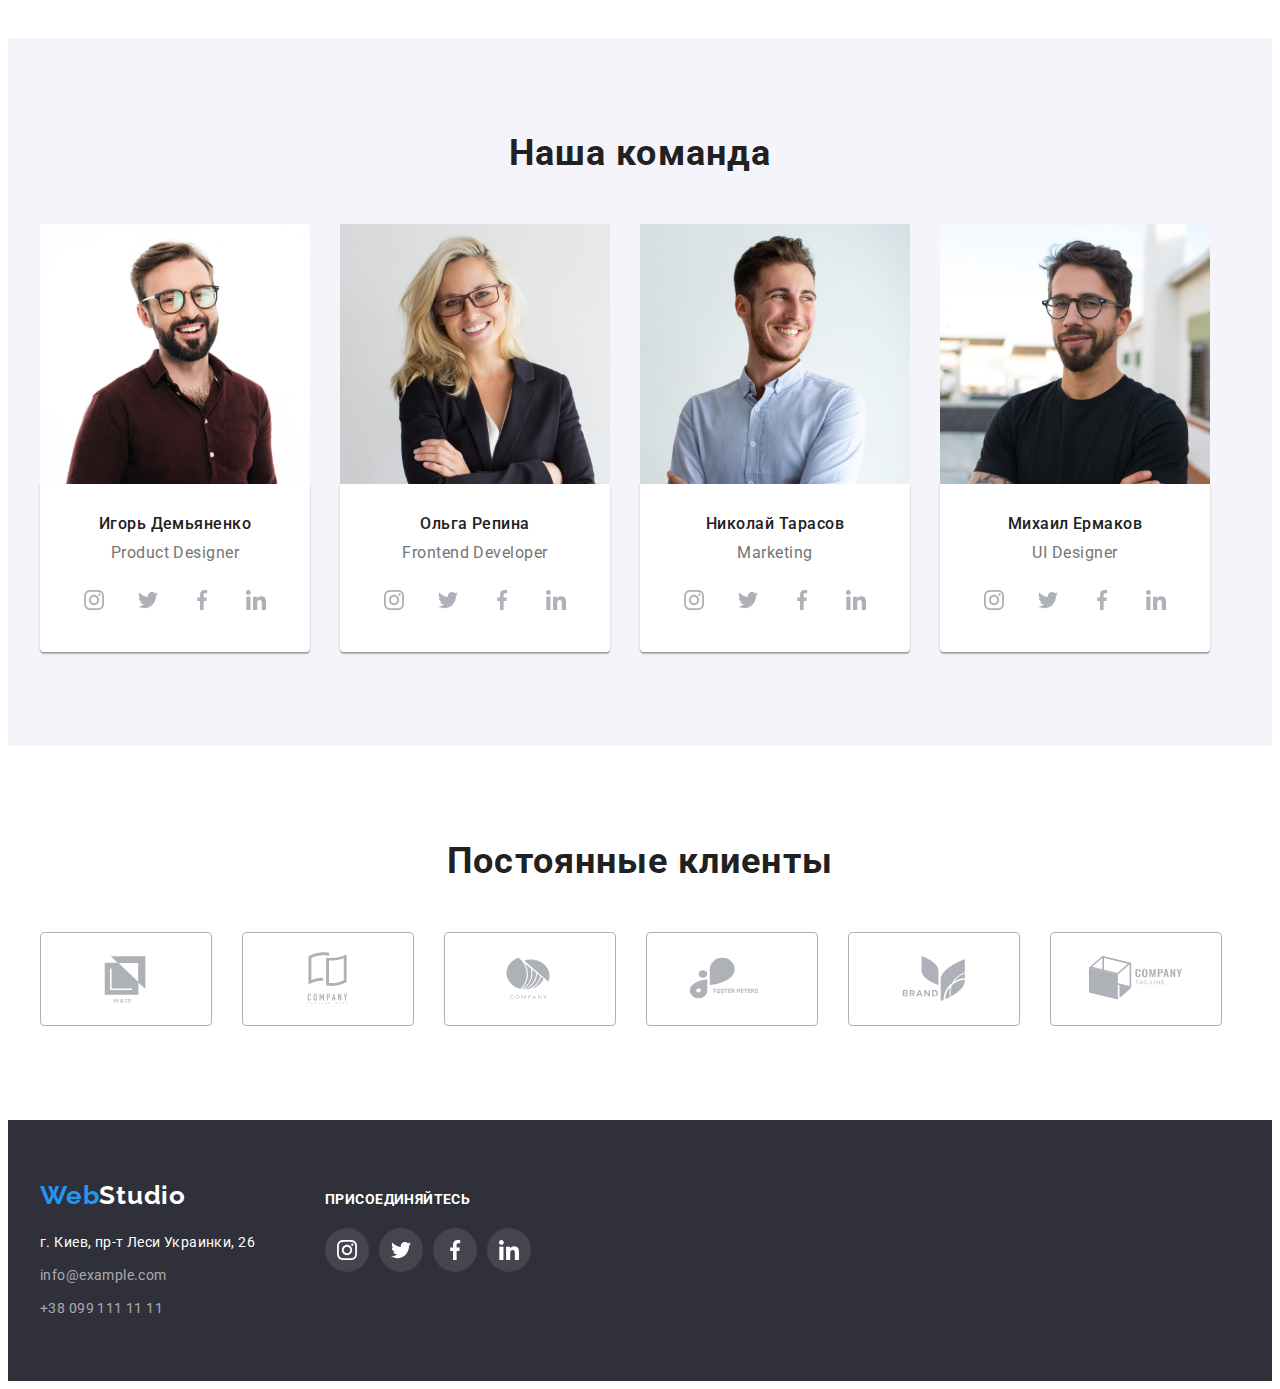
==== commit 413a3949: "вносит правки в футер" ====
--- a/index.html
+++ b/index.html
@@ -333,28 +333,65 @@
     <!-- Футер -->
     <footer class="site-footer">
       <div class="container">
-        <a class="logo" href="./index.html">Web<span class="logo-white">Studio</span></a>
-
-        <!-- Контакты -->
-        <address class="address">
-          <ul class="contact-footer">
-            <li class="contact-footer-item">
-              <a class="contact-footer-link" href="https://goo.gl/maps/V5BgEMV831Q8AJGa7"
-                >г. Киев, пр-т Леси Украинки, 26</a
-              >
-            </li>
-            <li class="contact-footer-item">
-              <a class="contact-footer-link transparent" href="mailto:info@example.com"
-                >info@example.com</a
-              >
-            </li>
-            <li class="contact-footer-item">
-              <a class="contact-footer-link transparent" href="tel:+380991111111"
-                >+38 099 111 11 11</a
-              >
-            </li>
-          </ul>
-        </address>
+        <div class="footer-container">
+          <div class="address-container">
+            <a class="logo" href="./index.html">Web<span class="logo-white">Studio</span></a>
+
+            <!-- Контакты -->
+            <address class="address">
+              <ul class="contact-footer">
+                <li class="contact-footer-item">
+                  <a class="contact-footer-link" href="https://goo.gl/maps/V5BgEMV831Q8AJGa7"
+                    >г. Киев, пр-т Леси Украинки, 26</a
+                  >
+                </li>
+                <li class="contact-footer-item">
+                  <a class="contact-footer-link transparent" href="mailto:info@example.com"
+                    >info@example.com</a
+                  >
+                </li>
+                <li class="contact-footer-item">
+                  <a class="contact-footer-link transparent" href="tel:+380991111111"
+                    >+38 099 111 11 11</a
+                  >
+                </li>
+              </ul>
+            </address>
+          </div>
+          <div class="footer-social">
+            <p class="footer-social-text">Присоединяйтесь</p>
+            <ul class="footer-social-list">
+              <li class="footer-social-item">
+                <a class="footer-social-item-link" href="">
+                  <svg class="footer-social-link-icon" width="20px" height="20px">
+                    <use href="./images/icons.svg#icon-instagram"></use>
+                  </svg>
+                </a>
+              </li>
+              <li class="footer-social-item">
+                <a class="footer-social-item-link" href="">
+                  <svg class="footer-social-link-icon" width="20px" height="20px">
+                    <use href="./images/icons.svg#icon-twitter"></use>
+                  </svg>
+                </a>
+              </li>
+              <li class="footer-social-item">
+                <a class="footer-social-item-link" href="">
+                  <svg class="footer-social-link-icon" width="20px" height="20px">
+                    <use href="./images/icons.svg#icon-facebook"></use>
+                  </svg>
+                </a>
+              </li>
+              <li class="footer-social-item">
+                <a class="footer-social-item-link" href="">
+                  <svg class="footer-social-link-icon" width="20px" height="20px">
+                    <use href="./images/icons.svg#icon-linkedin"></use>
+                  </svg>
+                </a>
+              </li>
+            </ul>
+          </div>
+        </div>
       </div>
     </footer>
   </body>
--- a/css/style.css
+++ b/css/style.css
@@ -122,6 +122,7 @@
 }
 .contact-header-link-icon {
   margin-right: 10px;
+  fill: var(--primary-sonic-color);
 }
 .contact-header-link:hover .contact-header-link-icon,
 .contact-header-link:focus .contact-header-link-icon {
@@ -305,6 +306,13 @@
   background-color: var(--primary-background-color);
   padding: 60px 0;
 }
+.footer-container {
+  display: flex;
+  align-items: baseline;
+}
+.address-container {
+  margin-right: 70px;
+}
 .address {
   margin-top: 20px;
 }
@@ -329,6 +337,38 @@
 }
 .contact-footer-link.transparent {
   color: rgba(255, 255, 255, 0.6);
+}
+
+.footer-social-text {
+  margin-bottom: 20px;
+  color: var(--primary-white-color);
+  font-weight: 700;
+  font-size: 14px;
+  line-height: 1.14;
+  letter-spacing: 0.03em;
+  text-transform: uppercase;
+}
+.footer-social-list {
+  display: flex;
+}
+.footer-social-item:not(:last-child) {
+  margin-right: 10px;
+}
+.footer-social-item-link {
+  display: flex;
+  justify-content: center;
+  align-items: center;
+  width: 44px;
+  height: 44px;
+  background-color: rgba(255, 255, 255, 0.1);
+  border-radius: 50%;
+}
+.footer-social-item-link:hover,
+.footer-social-item-link:focus {
+  background-color: var(--primary-blue-color);
+}
+.footer-social-link-icon {
+  fill: var(--primary-white-color);
 }
 /* PORTFOLIO PAGE MAIN  */
 .portfolio-item:not(:last-child) {
@@ -357,6 +397,8 @@
 .portfolio-buttons:focus {
   background-color: var(--primary-blue-color);
   color: var(--primary-white-color);
+  box-shadow: 0px 3px 1px rgba(0, 0, 0, 0.1), 0px 1px 2px rgba(0, 0, 0, 0.08),
+    0px 2px 2px rgba(0, 0, 0, 0.12);
 }
 .portfolio-list {
   display: flex;
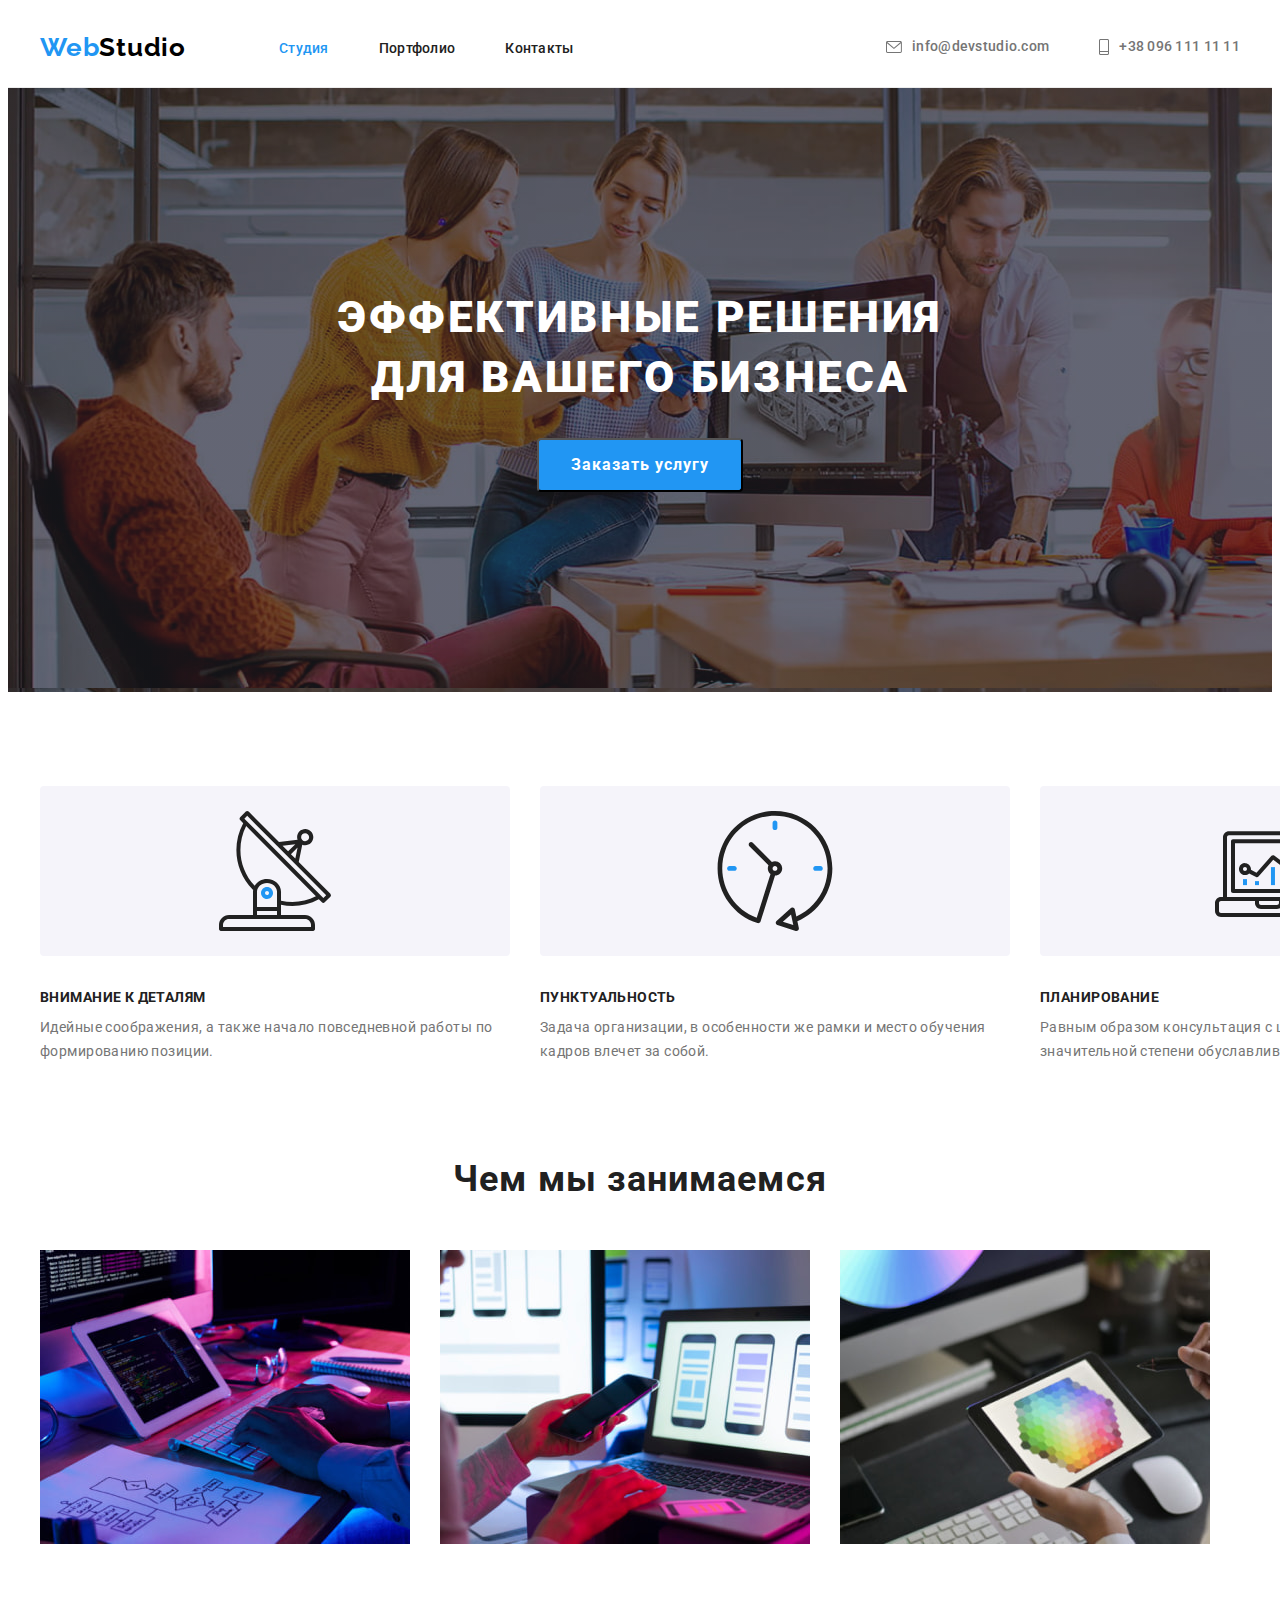
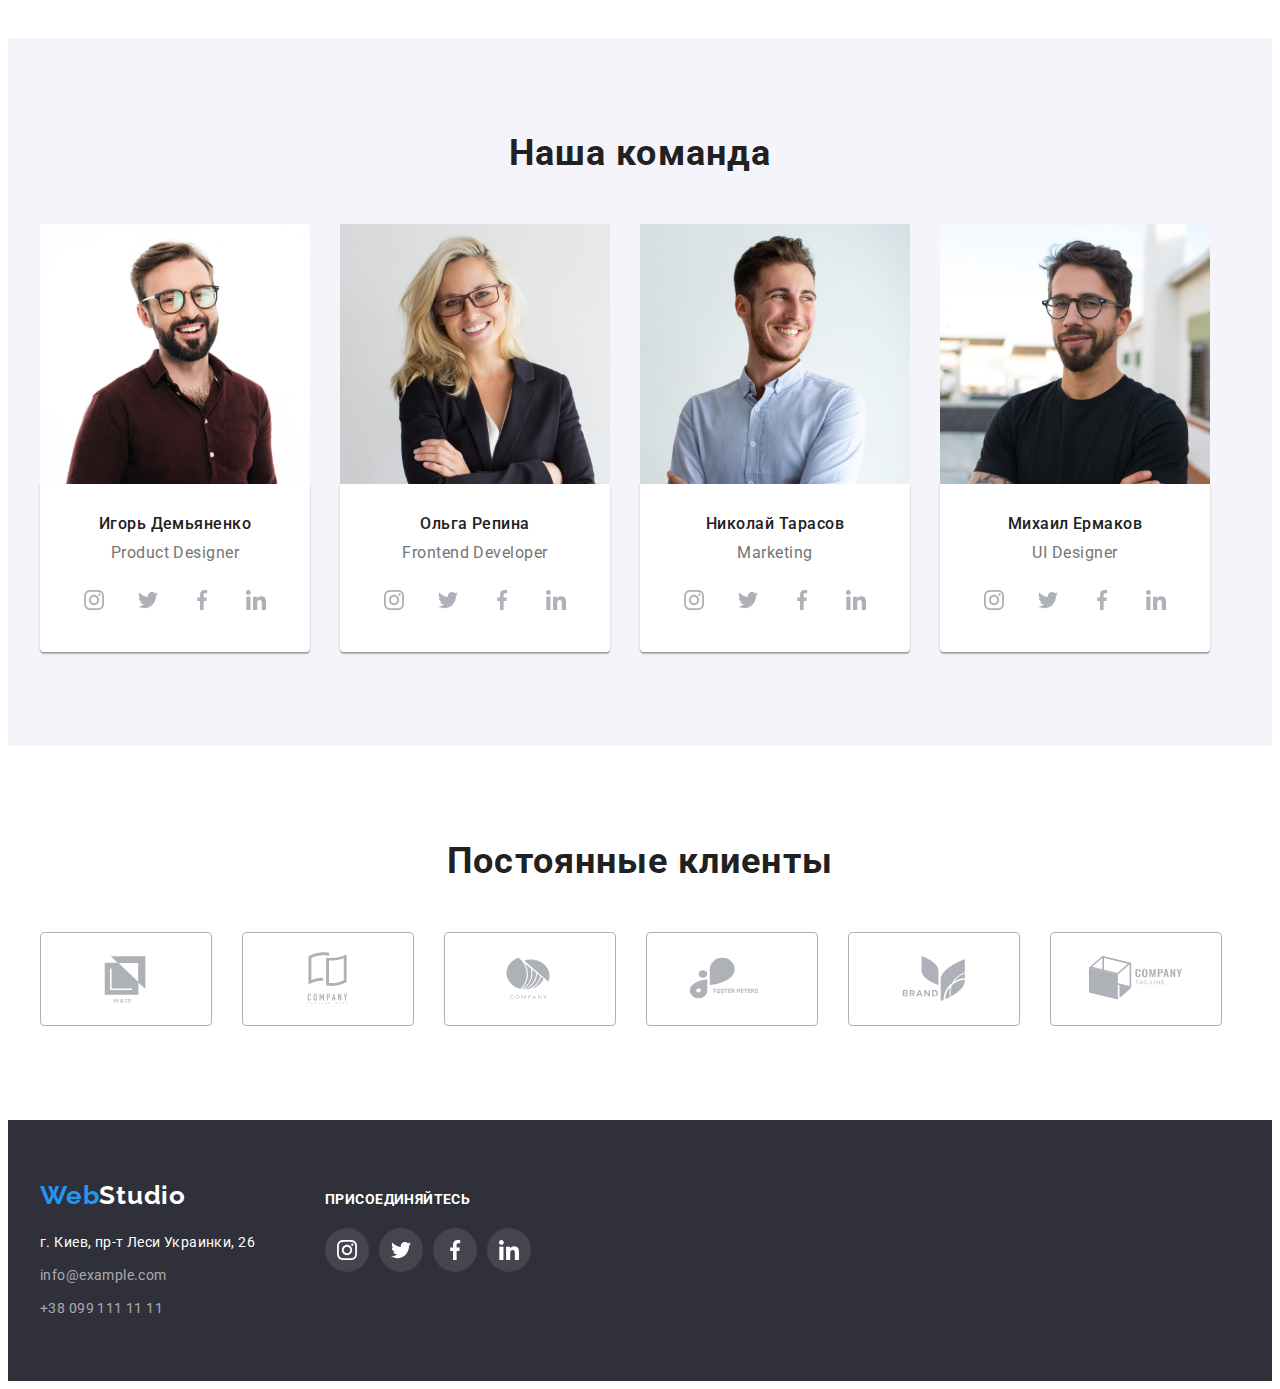
==== commit 5293d3d2: "изменяет название классов" ====
--- a/index.html
+++ b/index.html
@@ -362,29 +362,29 @@
             <p class="footer-social-text">Присоединяйтесь</p>
             <ul class="footer-social-list">
               <li class="footer-social-item">
-                <a class="footer-social-item-link" href="">
-                  <svg class="footer-social-link-icon" width="20px" height="20px">
+                <a class="footer-social-link" href="">
+                  <svg class="footer-social-icon" width="20px" height="20px">
                     <use href="./images/icons.svg#icon-instagram"></use>
                   </svg>
                 </a>
               </li>
               <li class="footer-social-item">
-                <a class="footer-social-item-link" href="">
-                  <svg class="footer-social-link-icon" width="20px" height="20px">
+                <a class="footer-social-link" href="">
+                  <svg class="footer-social-icon" width="20px" height="20px">
                     <use href="./images/icons.svg#icon-twitter"></use>
                   </svg>
                 </a>
               </li>
               <li class="footer-social-item">
-                <a class="footer-social-item-link" href="">
-                  <svg class="footer-social-link-icon" width="20px" height="20px">
+                <a class="footer-social-link" href="">
+                  <svg class="footer-social-icon" width="20px" height="20px">
                     <use href="./images/icons.svg#icon-facebook"></use>
                   </svg>
                 </a>
               </li>
               <li class="footer-social-item">
-                <a class="footer-social-item-link" href="">
-                  <svg class="footer-social-link-icon" width="20px" height="20px">
+                <a class="footer-social-link" href="">
+                  <svg class="footer-social-icon" width="20px" height="20px">
                     <use href="./images/icons.svg#icon-linkedin"></use>
                   </svg>
                 </a>
--- a/css/style.css
+++ b/css/style.css
@@ -134,12 +134,13 @@
   padding: 24px 0;
 }
 .banner {
+  max-width: 1600px;
+  margin: 0 auto;
   padding: 200px 0;
   text-align: center;
   background-image: linear-gradient(rgba(47, 48, 58, 0.4), rgba(47, 48, 58, 0.4)),
     url('../images/background.jpg');
   background-color: #c4c4c4;
-  background-size: cover;
 }
 .banner-title {
   margin: 0 auto 30px;
@@ -354,7 +355,7 @@
 .footer-social-item:not(:last-child) {
   margin-right: 10px;
 }
-.footer-social-item-link {
+.footer-social-link {
   display: flex;
   justify-content: center;
   align-items: center;
@@ -363,11 +364,11 @@
   background-color: rgba(255, 255, 255, 0.1);
   border-radius: 50%;
 }
-.footer-social-item-link:hover,
-.footer-social-item-link:focus {
+.footer-social-link:hover,
+.footer-social-link:focus {
   background-color: var(--primary-blue-color);
 }
-.footer-social-link-icon {
+.footer-social-icon {
   fill: var(--primary-white-color);
 }
 /* PORTFOLIO PAGE MAIN  */
@@ -404,6 +405,10 @@
   display: flex;
   flex-wrap: wrap;
 }
+.portfolio-card:hover {
+  box-shadow: 0px 1px 1px rgba(0, 0, 0, 0.12), 0px 4px 4px rgba(0, 0, 0, 0.06),
+    1px 4px 6px rgba(0, 0, 0, 0.16);
+}
 .portfolio-card-container {
   padding: 20px 24px;
   border: 1px solid #eeeeee;
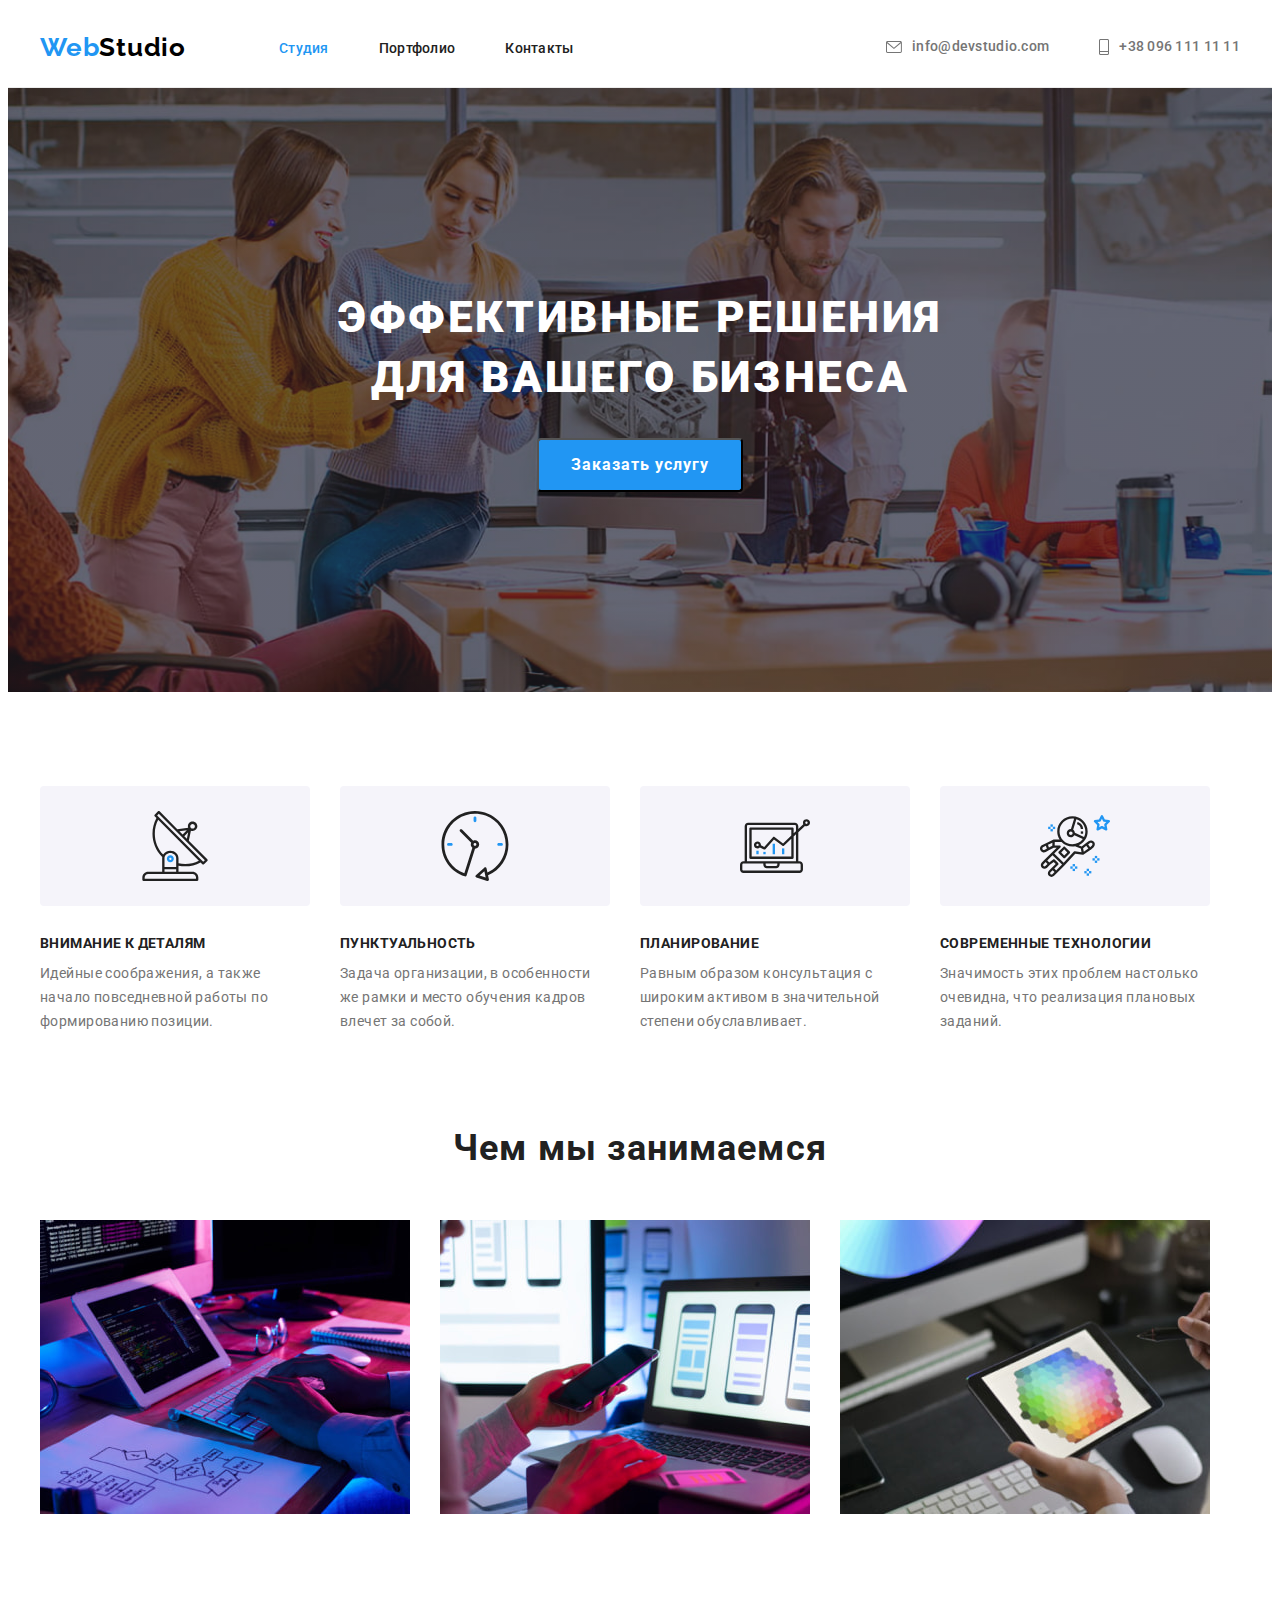
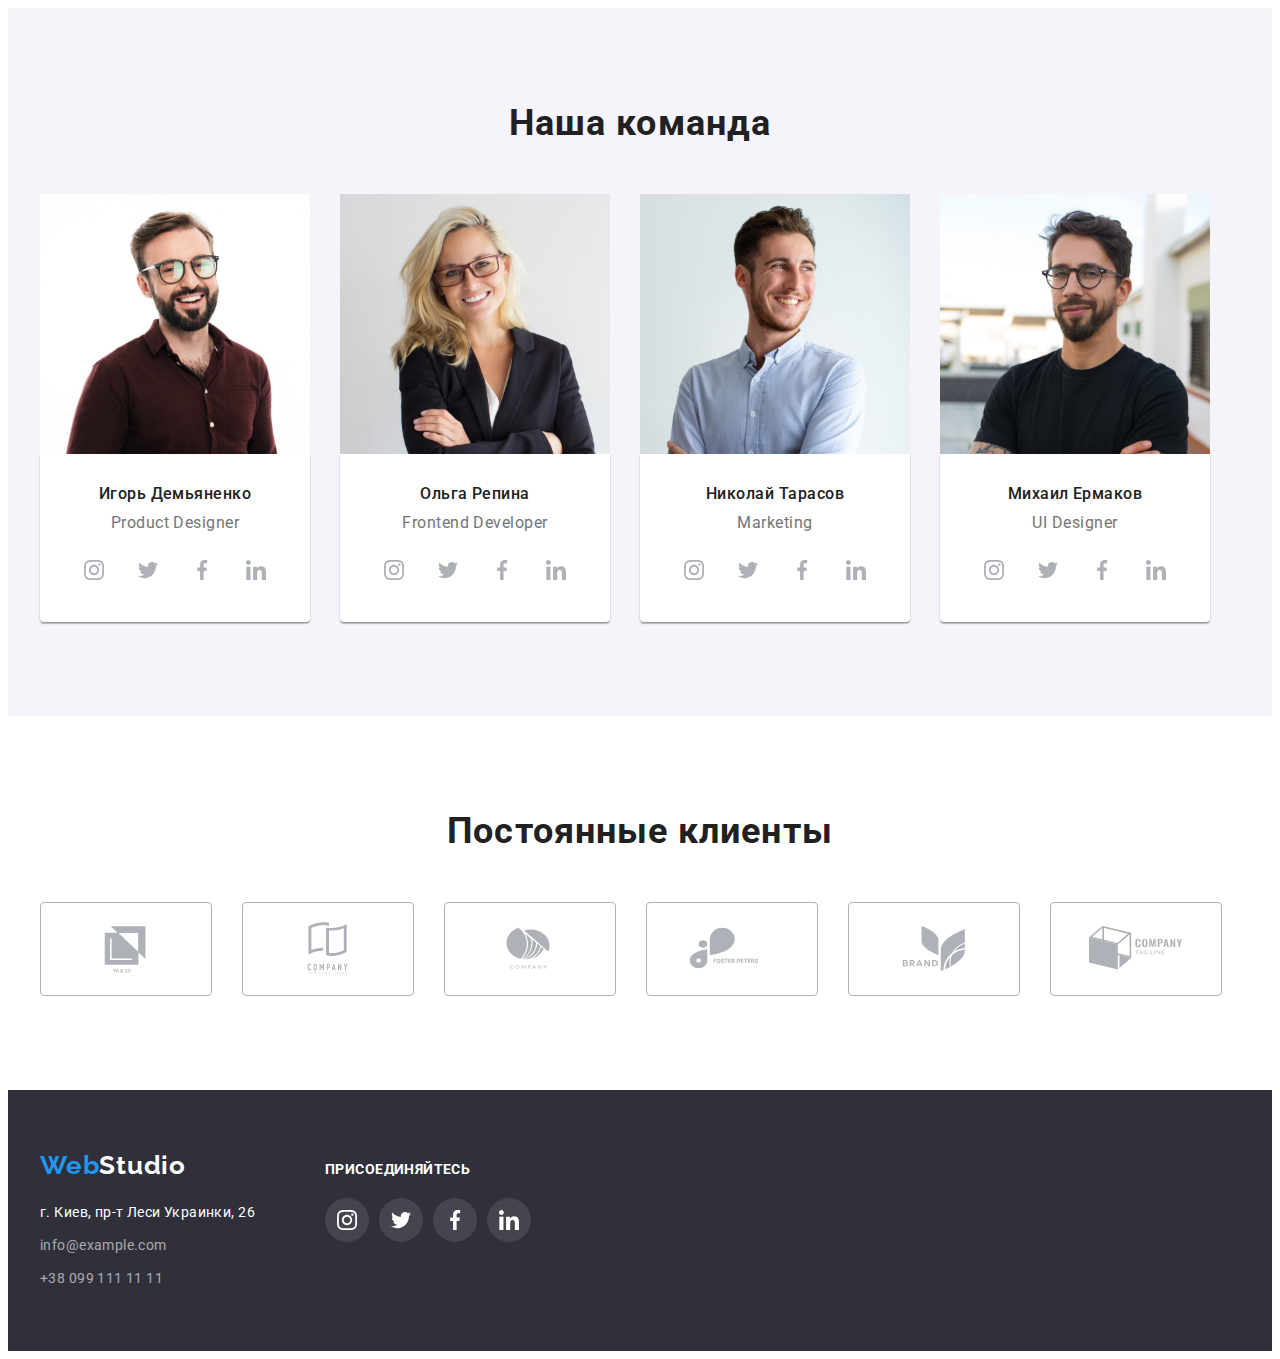
==== commit e650d267: "вносит правки от ментора" ====
--- a/index.html
+++ b/index.html
@@ -76,36 +76,44 @@
           <h2 class="section-title visually-hidden">Особенности</h2>
           <ul class="features-list">
             <li class="features-item">
-              <svg class="features-item-icon">
-                <use href="./images/icons.svg#icon-antenna"></use>
-              </svg>
+              <div class="features-icon-container">
+                <svg width="70px" height="70px">
+                  <use href="./images/icons.svg#icon-antenna"></use>
+                </svg>
+              </div>
               <h3 class="features-list-title">Внимание к деталям</h3>
               <p class="features-list-text">
                 Идейные соображения, а также начало повседневной работы по формированию позиции.
               </p>
             </li>
             <li class="features-item">
-              <svg class="features-item-icon">
-                <use href="./images/icons.svg#icon-clock"></use>
-              </svg>
+              <div class="features-icon-container">
+                <svg width="70px" height="70px">
+                  <use href="./images/icons.svg#icon-clock"></use>
+                </svg>
+              </div>
               <h3 class="features-list-title">Пунктуальность</h3>
               <p class="features-list-text">
                 Задача организации, в особенности же рамки и место обучения кадров влечет за собой.
               </p>
             </li>
             <li class="features-item">
-              <svg class="features-item-icon">
-                <use href="./images/icons.svg#icon-diagram"></use>
-              </svg>
+              <div class="features-icon-container">
+                <svg width="70px" height="70px">
+                  <use href="./images/icons.svg#icon-diagram"></use>
+                </svg>
+              </div>
               <h3 class="features-list-title">Планирование</h3>
               <p class="features-list-text">
                 Равным образом консультация с широким активом в значительной степени обуславливает.
               </p>
             </li>
             <li class="features-item">
-              <svg class="features-item-icon">
-                <use href="./images/icons.svg#icon-astronaut"></use>
-              </svg>
+              <div class="features-icon-container">
+                <svg width="70px" height="70px">
+                  <use href="./images/icons.svg#icon-astronaut"></use>
+                </svg>
+              </div>
               <h3 class="features-list-title">Современные технологии</h3>
               <p class="features-list-text">
                 Значимость этих проблем настолько очевидна, что реализация плановых заданий.
@@ -290,38 +298,38 @@
           <h2 class="section-title">Постоянные клиенты</h2>
           <ul class="clients-list">
             <li class="clients-item">
-              <a class="clients-item-link" href=""
-                ><svg class="clients-item-icon" width="106" height="60">
+              <a class="clients-link" href=""
+                ><svg class="clients-icon" width="106" height="60">
                   <use href="./images/icons.svg#icon-Logo1"></use></svg
               ></a>
             </li>
             <li class="clients-item">
-              <a class="clients-item-link" href=""
-                ><svg class="clients-item-icon" width="106" height="60">
+              <a class="clients-link" href=""
+                ><svg class="clients-icon" width="106" height="60">
                   <use href="./images/icons.svg#icon-Logo2"></use></svg
               ></a>
             </li>
             <li class="clients-item">
-              <a class="clients-item-link" href=""
-                ><svg class="clients-item-icon" width="106" height="60">
+              <a class="clients-link" href=""
+                ><svg class="clients-icon" width="106" height="60">
                   <use href="./images/icons.svg#icon-Logo3"></use></svg
               ></a>
             </li>
             <li class="clients-item">
-              <a class="clients-item-link" href=""
-                ><svg class="clients-item-icon" width="106" height="60">
+              <a class="clients-link" href=""
+                ><svg class="clients-icon" width="106" height="60">
                   <use href="./images/icons.svg#icon-Logo4"></use></svg
               ></a>
             </li>
             <li class="clients-item">
-              <a class="clients-item-link" href=""
-                ><svg class="clients-item-icon" width="106" height="60">
+              <a class="clients-link" href=""
+                ><svg class="clients-icon" width="106" height="60">
                   <use href="./images/icons.svg#icon-Logo5"></use></svg
               ></a>
             </li>
             <li class="clients-item">
-              <a class="clients-item-link" href=""
-                ><svg class="clients-item-icon" width="106" height="60">
+              <a class="clients-link" href=""
+                ><svg class="clients-icon" width="106" height="60">
                   <use href="./images/icons.svg#icon-Logo6"></use></svg
               ></a>
             </li>
--- a/css/style.css
+++ b/css/style.css
@@ -141,6 +141,9 @@
   background-image: linear-gradient(rgba(47, 48, 58, 0.4), rgba(47, 48, 58, 0.4)),
     url('../images/background.jpg');
   background-color: #c4c4c4;
+  background-size: cover;
+  background-repeat: no-repeat;
+  background-position: center;
 }
 .banner-title {
   margin: 0 auto 30px;
@@ -168,14 +171,17 @@
 .banner-buttons:focus {
   background-color: #188ce8;
 }
-
-.features-item-icon {
-  padding: 25px 100px;
+.features-icon-container {
+  display: flex;
+  justify-content: center;
+  align-items: center;
+  margin-bottom: 30px;
+  height: 120px;
+  background-color: #f5f4fa;
+  border-radius: 4px;
+}
+.features-item {
   width: 270px;
-  height: 120px;
-  margin-bottom: 30px;
-  background: #f5f4fa;
-  border-radius: 4px;
 }
 .features-item:not(:nth-child(4n)) {
   margin-right: 30px;
@@ -281,10 +287,10 @@
 .clients-item:not(:last-child) {
   margin-right: 30px;
 }
-.clients-item-icon {
+.clients-icon {
   fill: #afb1b8;
 }
-.clients-item-link {
+.clients-link {
   display: flex;
   justify-content: center;
   align-items: center;
@@ -293,12 +299,12 @@
   width: 170px;
   height: 92px;
 }
-.clients-item-link:hover,
-.clients-item-link:focus {
+.clients-link:hover,
+.clients-link:focus {
   border: 1px solid var(--primary-blue-color);
 }
-.clients-item-link:hover .clients-item-icon,
-.clients-item-link:focus .clients-item-icon {
+.clients-link:hover .clients-icon,
+.clients-link:focus .clients-icon {
   fill: var(--primary-blue-color);
 }
 
@@ -405,7 +411,11 @@
   display: flex;
   flex-wrap: wrap;
 }
-.portfolio-card:hover {
+.portfolio-card-link {
+  display: block;
+}
+.portfolio-card-link:hover,
+.portfolio-card-link:focus {
   box-shadow: 0px 1px 1px rgba(0, 0, 0, 0.12), 0px 4px 4px rgba(0, 0, 0, 0.06),
     1px 4px 6px rgba(0, 0, 0, 0.16);
 }
